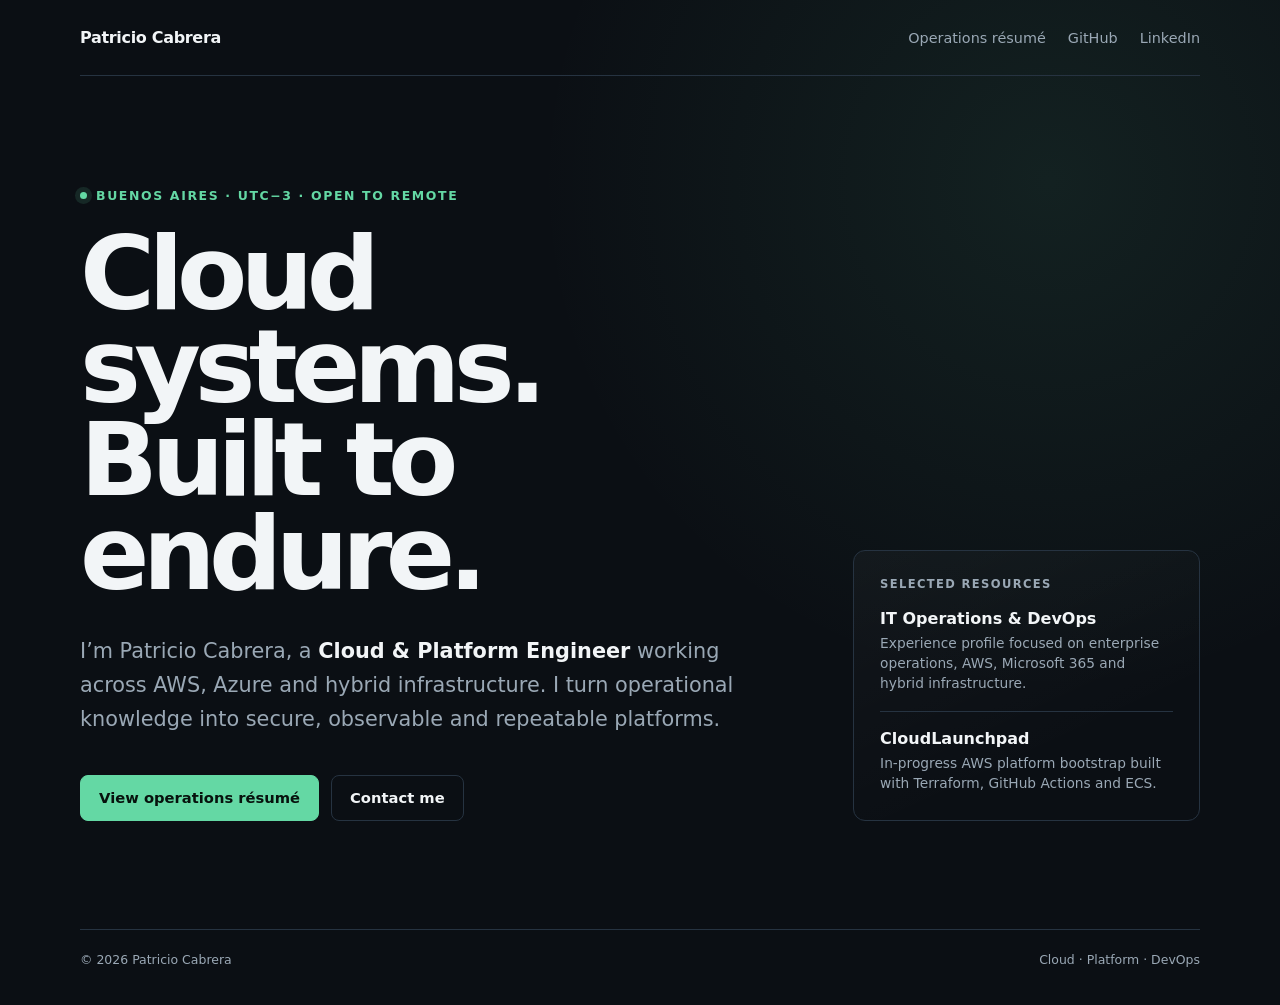
==== index.html @ f2837334 "feat: add social metadata and site essentials" ====
<!doctype html>
<html lang="en">
<head>
  <meta charset="utf-8">
  <meta name="viewport" content="width=device-width, initial-scale=1">
  <meta name="description" content="Patricio Cabrera — Cloud, Platform and DevOps engineering across AWS, Azure and hybrid infrastructure.">
  <meta name="theme-color" content="#0b0f14">
  <meta property="og:type" content="website">
  <meta property="og:locale" content="en_US">
  <meta property="og:url" content="https://patriciocabrera.com/">
  <meta property="og:title" content="Patricio Cabrera — Cloud &amp; Platform Engineer">
  <meta property="og:description" content="Cloud, Platform and DevOps engineering across AWS, Azure and hybrid infrastructure.">
  <meta property="og:image" content="https://patriciocabrera.com/assets/og-card.jpg">
  <meta property="og:image:width" content="1200">
  <meta property="og:image:height" content="630">
  <meta property="og:image:alt" content="Patricio Cabrera — Cloud, Platform and DevOps">
  <meta name="twitter:card" content="summary_large_image">
  <meta name="twitter:title" content="Patricio Cabrera — Cloud &amp; Platform Engineer">
  <meta name="twitter:description" content="Cloud, Platform and DevOps engineering across AWS, Azure and hybrid infrastructure.">
  <meta name="twitter:image" content="https://patriciocabrera.com/assets/og-card.jpg">
  <link rel="canonical" href="https://patriciocabrera.com/">
  <link rel="icon" href="/favicon.svg" type="image/svg+xml">
  <title>Patricio Cabrera — Cloud &amp; Platform Engineer</title>
  <style>
    :root {
      color-scheme: dark;
      --bg: #0b0f14;
      --panel: #111821;
      --line: #263341;
      --text: #f2f5f7;
      --muted: #9aa8b5;
      --accent: #64d8a4;
      --accent-soft: rgb(100 216 164 / 12%);
    }

    * { box-sizing: border-box; }

    html { scroll-behavior: smooth; }

    body {
      min-height: 100vh;
      margin: 0;
      background:
        radial-gradient(circle at 82% 18%, rgb(100 216 164 / 9%), transparent 32rem),
        var(--bg);
      color: var(--text);
      font-family: Inter, ui-sans-serif, system-ui, -apple-system, BlinkMacSystemFont, "Segoe UI", sans-serif;
      -webkit-font-smoothing: antialiased;
    }

    a { color: inherit; }

    .shell {
      width: min(1120px, calc(100% - 40px));
      margin: 0 auto;
    }

    header {
      display: flex;
      align-items: center;
      justify-content: space-between;
      min-height: 76px;
      border-bottom: 1px solid var(--line);
    }

    .wordmark {
      color: var(--text);
      font-weight: 720;
      letter-spacing: -0.02em;
      text-decoration: none;
    }

    nav { display: flex; gap: 22px; }

    nav a {
      color: var(--muted);
      font-size: 0.9rem;
      text-decoration: none;
    }

    nav a:hover,
    nav a:focus-visible { color: var(--text); }

    main {
      display: grid;
      grid-template-columns: minmax(0, 1.45fr) minmax(280px, 0.75fr);
      gap: clamp(48px, 8vw, 108px);
      align-items: end;
      min-height: calc(100vh - 152px);
      padding: clamp(70px, 12vh, 136px) 0;
    }

    .eyebrow {
      display: inline-flex;
      align-items: center;
      gap: 9px;
      margin: 0 0 24px;
      color: var(--accent);
      font-size: 0.78rem;
      font-weight: 700;
      letter-spacing: 0.13em;
      text-transform: uppercase;
    }

    .eyebrow::before {
      width: 7px;
      height: 7px;
      border-radius: 50%;
      background: var(--accent);
      box-shadow: 0 0 0 5px var(--accent-soft);
      content: "";
    }

    h1 {
      max-width: 810px;
      margin: 0;
      font-size: clamp(3.1rem, 8vw, 7rem);
      line-height: 0.91;
      letter-spacing: -0.065em;
    }

    .intro {
      max-width: 660px;
      margin: 34px 0 0;
      color: var(--muted);
      font-size: clamp(1.05rem, 2vw, 1.3rem);
      line-height: 1.65;
    }

    .intro strong { color: var(--text); font-weight: 620; }

    .actions {
      display: flex;
      flex-wrap: wrap;
      gap: 12px;
      margin-top: 38px;
    }

    .button {
      display: inline-flex;
      align-items: center;
      justify-content: center;
      min-height: 46px;
      padding: 0 18px;
      border: 1px solid var(--line);
      border-radius: 8px;
      color: var(--text);
      font-size: 0.92rem;
      font-weight: 650;
      text-decoration: none;
      transition: border-color 160ms ease, background 160ms ease, transform 160ms ease;
    }

    .button.primary {
      border-color: var(--accent);
      background: var(--accent);
      color: #07120d;
    }

    .button:hover,
    .button:focus-visible {
      border-color: var(--accent);
      transform: translateY(-1px);
    }

    .button:not(.primary):hover,
    .button:not(.primary):focus-visible { background: var(--accent-soft); }

    .panel {
      padding: 26px;
      border: 1px solid var(--line);
      border-radius: 12px;
      background: linear-gradient(155deg, rgb(255 255 255 / 3%), transparent 70%);
    }

    .panel-label {
      margin: 0 0 18px;
      color: var(--muted);
      font-size: 0.72rem;
      font-weight: 700;
      letter-spacing: 0.12em;
      text-transform: uppercase;
    }

    .resource {
      display: block;
      padding: 17px 0;
      border-top: 1px solid var(--line);
      text-decoration: none;
    }

    .resource:first-of-type { border-top: 0; padding-top: 0; }
    .resource:last-child { padding-bottom: 0; }
    .resource strong { display: block; font-size: 1rem; }
    .resource span { display: block; margin-top: 6px; color: var(--muted); font-size: 0.86rem; line-height: 1.45; }
    .resource:hover strong,
    .resource:focus-visible strong { color: var(--accent); }

    footer {
      display: flex;
      justify-content: space-between;
      min-height: 76px;
      padding-top: 22px;
      border-top: 1px solid var(--line);
      color: var(--muted);
      font-size: 0.78rem;
    }

    @media (max-width: 760px) {
      .shell { width: min(100% - 28px, 1120px); }
      header { min-height: 66px; }
      nav { gap: 14px; }
      nav a:first-child { display: none; }
      main { grid-template-columns: 1fr; align-items: start; min-height: 0; padding: 76px 0; }
      h1 { font-size: clamp(3.2rem, 17vw, 5.3rem); }
      .panel { margin-top: 8px; }
      footer { min-height: 66px; }
      footer span:last-child { display: none; }
    }

    @media (prefers-reduced-motion: reduce) {
      html { scroll-behavior: auto; }
      .button { transition: none; }
    }
  </style>
</head>
<body>
  <div class="shell">
    <header>
      <a class="wordmark" href="/">Patricio Cabrera</a>
      <nav aria-label="Primary navigation">
        <a href="/operations/">Operations résumé</a>
        <a href="https://github.com/PatricioCabrera" target="_blank" rel="noreferrer">GitHub</a>
        <a href="https://www.linkedin.com/in/patncab" target="_blank" rel="noreferrer">LinkedIn</a>
      </nav>
    </header>

    <main>
      <section aria-labelledby="main-title">
        <p class="eyebrow">Buenos Aires · UTC−3 · Open to remote</p>
        <h1 id="main-title">Cloud systems.<br>Built to endure.</h1>
        <p class="intro">
          I’m Patricio Cabrera, a <strong>Cloud &amp; Platform Engineer</strong> working across AWS, Azure and hybrid infrastructure. I turn operational knowledge into secure, observable and repeatable platforms.
        </p>
        <div class="actions">
          <a class="button primary" href="/operations/">View operations résumé</a>
          <a class="button" href="mailto:patricio@patriciocabrera.com">Contact me</a>
        </div>
      </section>

      <aside class="panel" aria-label="Featured work">
        <p class="panel-label">Selected resources</p>
        <a class="resource" href="/operations/">
          <strong>IT Operations &amp; DevOps</strong>
          <span>Experience profile focused on enterprise operations, AWS, Microsoft 365 and hybrid infrastructure.</span>
        </a>
        <a class="resource" href="https://github.com/PatricioCabrera/CloudLaunchpad" target="_blank" rel="noreferrer">
          <strong>CloudLaunchpad</strong>
          <span>In-progress AWS platform bootstrap built with Terraform, GitHub Actions and ECS.</span>
        </a>
      </aside>
    </main>

    <footer>
      <span>&copy; 2026 Patricio Cabrera</span>
      <span>Cloud · Platform · DevOps</span>
    </footer>
  </div>
</body>
</html>
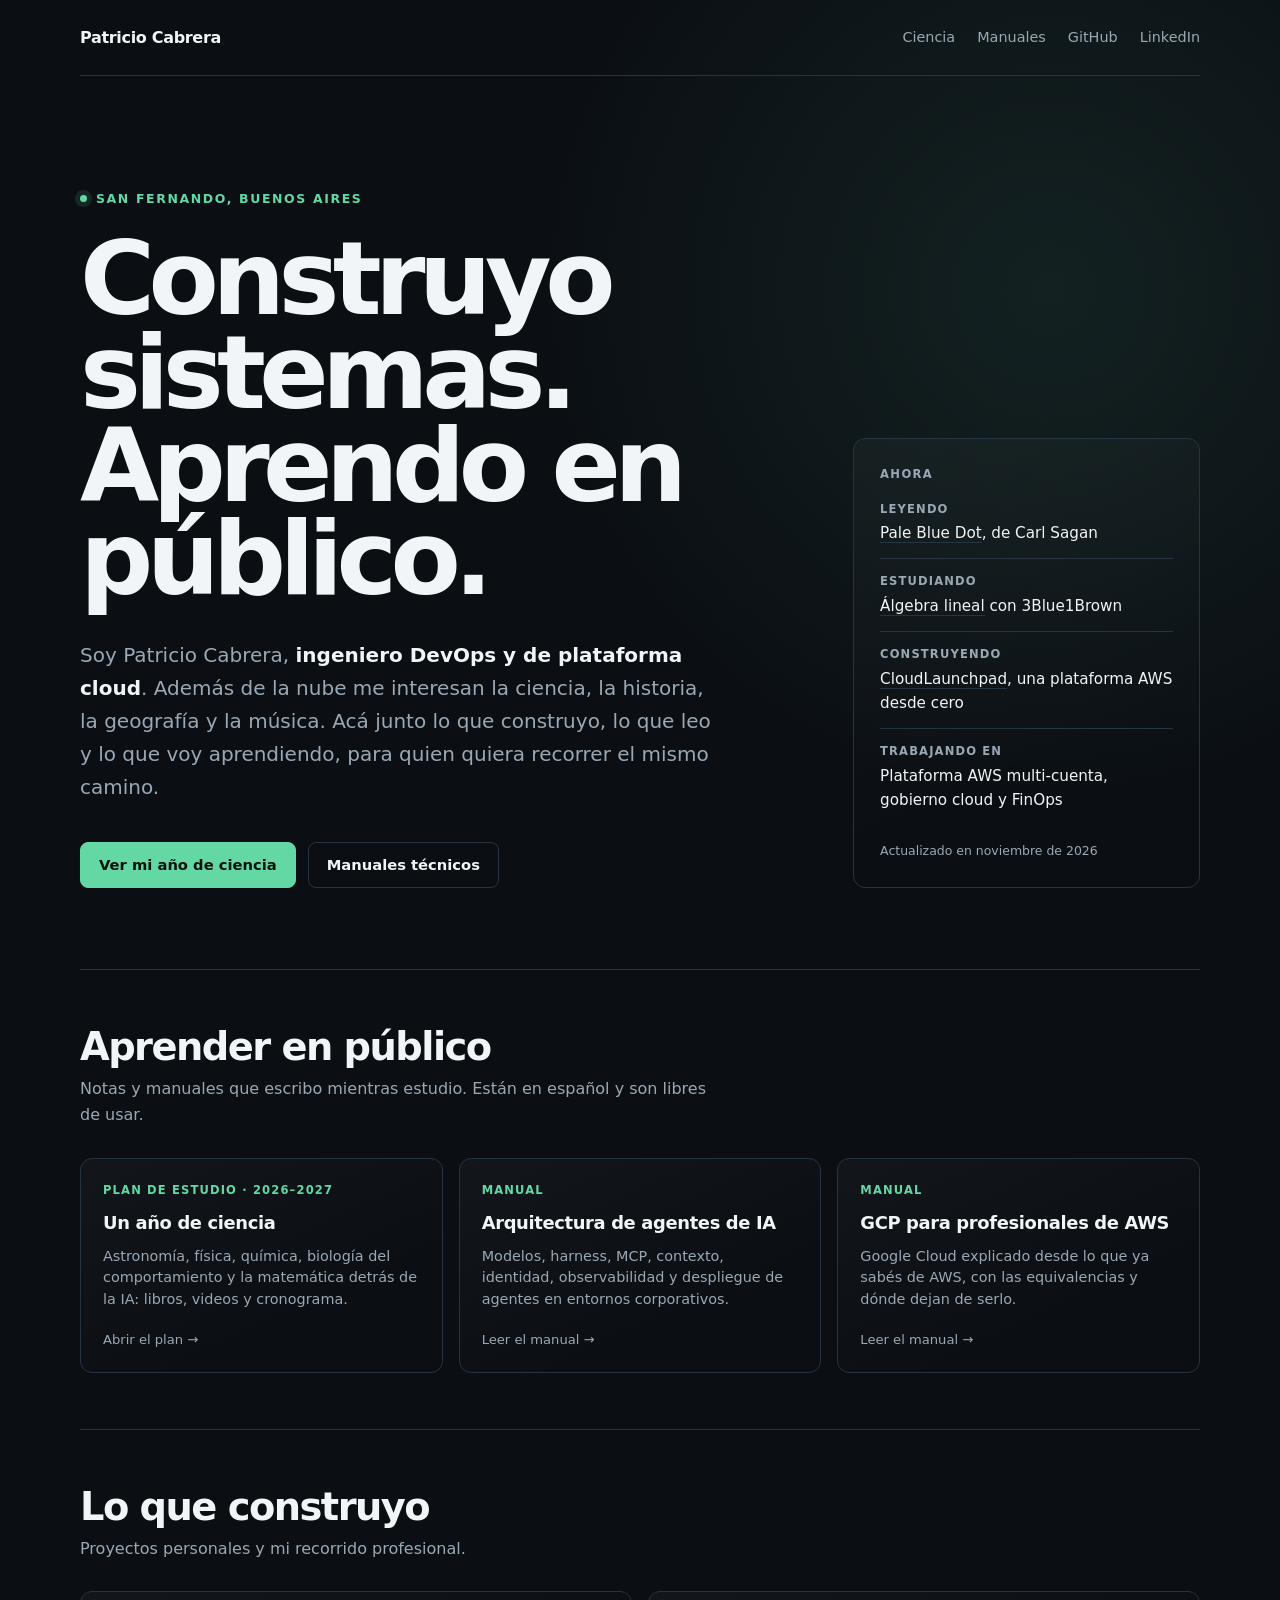
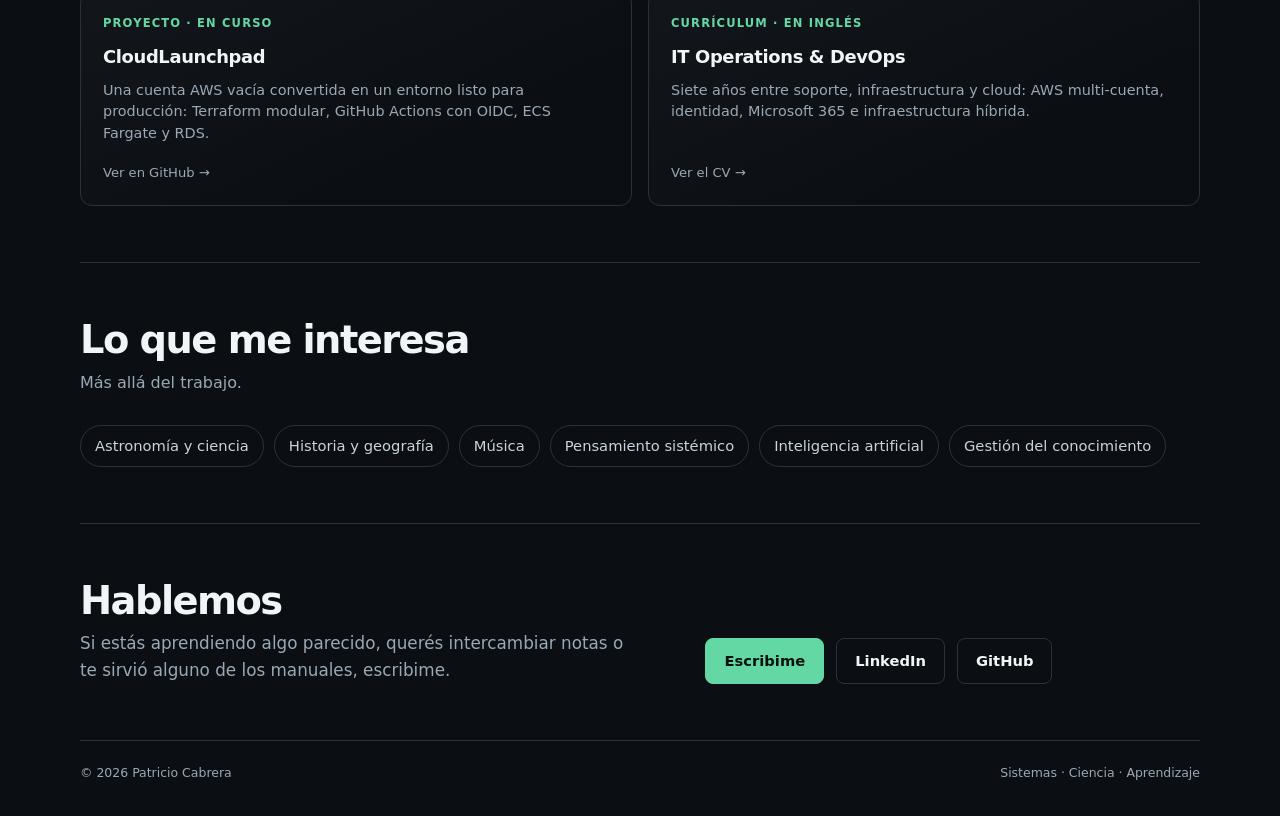
==== commit 29eba843: "Add science learning plan and make landing personal - New /ciencia/ page: 2026-2027 science roadmap " ====
--- a/index.html
+++ b/index.html
@@ -1,26 +1,26 @@
 <!doctype html>
-<html lang="en">
+<html lang="es">
 <head>
   <meta charset="utf-8">
   <meta name="viewport" content="width=device-width, initial-scale=1">
-  <meta name="description" content="Patricio Cabrera — Cloud, Platform and DevOps engineering across AWS, Azure and hybrid infrastructure.">
+  <meta name="description" content="Patricio Cabrera — ingeniero DevOps y de plataforma cloud en Buenos Aires. Lo que construyo, lo que leo y lo que voy aprendiendo en público.">
   <meta name="theme-color" content="#0b0f14">
   <meta property="og:type" content="website">
-  <meta property="og:locale" content="en_US">
+  <meta property="og:locale" content="es_AR">
   <meta property="og:url" content="https://patriciocabrera.com/">
-  <meta property="og:title" content="Patricio Cabrera — Cloud &amp; Platform Engineer">
-  <meta property="og:description" content="Cloud, Platform and DevOps engineering across AWS, Azure and hybrid infrastructure.">
+  <meta property="og:title" content="Patricio Cabrera — Construyo sistemas. Aprendo en público.">
+  <meta property="og:description" content="Ingeniería cloud, manuales técnicos y un plan de ciencia abierto: lo que construyo y lo que voy aprendiendo.">
   <meta property="og:image" content="https://patriciocabrera.com/assets/og-card.jpg">
   <meta property="og:image:width" content="1200">
   <meta property="og:image:height" content="630">
-  <meta property="og:image:alt" content="Patricio Cabrera — Cloud, Platform and DevOps">
+  <meta property="og:image:alt" content="Patricio Cabrera">
   <meta name="twitter:card" content="summary_large_image">
-  <meta name="twitter:title" content="Patricio Cabrera — Cloud &amp; Platform Engineer">
-  <meta name="twitter:description" content="Cloud, Platform and DevOps engineering across AWS, Azure and hybrid infrastructure.">
+  <meta name="twitter:title" content="Patricio Cabrera — Construyo sistemas. Aprendo en público.">
+  <meta name="twitter:description" content="Ingeniería cloud, manuales técnicos y un plan de ciencia abierto: lo que construyo y lo que voy aprendiendo.">
   <meta name="twitter:image" content="https://patriciocabrera.com/assets/og-card.jpg">
   <link rel="canonical" href="https://patriciocabrera.com/">
   <link rel="icon" href="/favicon.svg" type="image/svg+xml">
-  <title>Patricio Cabrera — Cloud &amp; Platform Engineer</title>
+  <title>Patricio Cabrera — Construyo sistemas. Aprendo en público.</title>
   <style>
     :root {
       color-scheme: dark;
@@ -31,29 +31,27 @@
       --muted: #9aa8b5;
       --accent: #64d8a4;
       --accent-soft: rgb(100 216 164 / 12%);
+      --warm: #e8b86a;
     }
 
     * { box-sizing: border-box; }
-
     html { scroll-behavior: smooth; }
 
     body {
       min-height: 100vh;
       margin: 0;
       background:
-        radial-gradient(circle at 82% 18%, rgb(100 216 164 / 9%), transparent 32rem),
+        radial-gradient(circle at 82% 12%, rgb(100 216 164 / 9%), transparent 32rem),
         var(--bg);
       color: var(--text);
       font-family: Inter, ui-sans-serif, system-ui, -apple-system, BlinkMacSystemFont, "Segoe UI", sans-serif;
+      line-height: 1.6;
       -webkit-font-smoothing: antialiased;
     }
 
     a { color: inherit; }
 
-    .shell {
-      width: min(1120px, calc(100% - 40px));
-      margin: 0 auto;
-    }
+    .shell { width: min(1120px, calc(100% - 40px)); margin: 0 auto; }
 
     header {
       display: flex;
@@ -63,31 +61,18 @@
       border-bottom: 1px solid var(--line);
     }
 
-    .wordmark {
-      color: var(--text);
-      font-weight: 720;
-      letter-spacing: -0.02em;
-      text-decoration: none;
-    }
+    .wordmark { font-weight: 720; letter-spacing: -0.02em; text-decoration: none; }
 
     nav { display: flex; gap: 22px; }
-
-    nav a {
-      color: var(--muted);
-      font-size: 0.9rem;
-      text-decoration: none;
-    }
-
-    nav a:hover,
-    nav a:focus-visible { color: var(--text); }
-
-    main {
+    nav a { color: var(--muted); font-size: 0.9rem; text-decoration: none; }
+    nav a:hover, nav a:focus-visible { color: var(--text); }
+
+    .hero {
       display: grid;
       grid-template-columns: minmax(0, 1.45fr) minmax(280px, 0.75fr);
       gap: clamp(48px, 8vw, 108px);
       align-items: end;
-      min-height: calc(100vh - 152px);
-      padding: clamp(70px, 12vh, 136px) 0;
+      padding: clamp(70px, 12vh, 136px) 0 clamp(56px, 9vh, 96px);
     }
 
     .eyebrow {
@@ -103,8 +88,7 @@
     }
 
     .eyebrow::before {
-      width: 7px;
-      height: 7px;
+      width: 7px; height: 7px;
       border-radius: 50%;
       background: var(--accent);
       box-shadow: 0 0 0 5px var(--accent-soft);
@@ -120,21 +104,16 @@
     }
 
     .intro {
-      max-width: 660px;
+      max-width: 640px;
       margin: 34px 0 0;
       color: var(--muted);
-      font-size: clamp(1.05rem, 2vw, 1.3rem);
+      font-size: clamp(1.05rem, 2vw, 1.25rem);
       line-height: 1.65;
     }
 
     .intro strong { color: var(--text); font-weight: 620; }
 
-    .actions {
-      display: flex;
-      flex-wrap: wrap;
-      gap: 12px;
-      margin-top: 38px;
-    }
+    .actions { display: flex; flex-wrap: wrap; gap: 12px; margin-top: 38px; }
 
     .button {
       display: inline-flex;
@@ -151,20 +130,9 @@
       transition: border-color 160ms ease, background 160ms ease, transform 160ms ease;
     }
 
-    .button.primary {
-      border-color: var(--accent);
-      background: var(--accent);
-      color: #07120d;
-    }
-
-    .button:hover,
-    .button:focus-visible {
-      border-color: var(--accent);
-      transform: translateY(-1px);
-    }
-
-    .button:not(.primary):hover,
-    .button:not(.primary):focus-visible { background: var(--accent-soft); }
+    .button.primary { border-color: var(--accent); background: var(--accent); color: #07120d; }
+    .button:hover, .button:focus-visible { border-color: var(--accent); transform: translateY(-1px); }
+    .button:not(.primary):hover, .button:not(.primary):focus-visible { background: var(--accent-soft); }
 
     .panel {
       padding: 26px;
@@ -173,8 +141,8 @@
       background: linear-gradient(155deg, rgb(255 255 255 / 3%), transparent 70%);
     }
 
-    .panel-label {
-      margin: 0 0 18px;
+    .label {
+      margin: 0 0 16px;
       color: var(--muted);
       font-size: 0.72rem;
       font-weight: 700;
@@ -182,19 +150,65 @@
       text-transform: uppercase;
     }
 
-    .resource {
-      display: block;
-      padding: 17px 0;
-      border-top: 1px solid var(--line);
+    .now-list { margin: 0; padding: 0; list-style: none; }
+    .now-list li { padding: 13px 0; border-top: 1px solid var(--line); }
+    .now-list li:first-child { border-top: 0; padding-top: 0; }
+    .now-list small { display: block; color: var(--muted); font-size: 0.72rem; font-weight: 700; letter-spacing: 0.1em; text-transform: uppercase; }
+    .now-list span { display: block; margin-top: 3px; font-size: 0.95rem; }
+    .now-list a { text-decoration: none; border-bottom: 1px solid var(--line); }
+    .now-list a:hover, .now-list a:focus-visible { border-color: currentColor; }
+    .updated { margin: 16px 0 0; color: var(--muted); font-size: 0.78rem; }
+
+    section { padding: 56px 0; border-top: 1px solid var(--line); scroll-margin-top: 16px; }
+
+    h2 {
+      margin: 0 0 8px;
+      font-size: clamp(1.7rem, 3.4vw, 2.4rem);
+      letter-spacing: -0.04em;
+      line-height: 1.1;
+    }
+
+    .section-intro { max-width: 640px; margin: 0 0 30px; color: var(--muted); }
+
+    .grid { display: grid; grid-template-columns: repeat(3, minmax(0, 1fr)); gap: 16px; }
+    .grid.two { grid-template-columns: repeat(2, minmax(0, 1fr)); }
+
+    .tile {
+      display: flex;
+      flex-direction: column;
+      padding: 22px;
+      border: 1px solid var(--line);
+      border-radius: 12px;
+      background: linear-gradient(155deg, rgb(255 255 255 / 3%), transparent 70%);
       text-decoration: none;
-    }
-
-    .resource:first-of-type { border-top: 0; padding-top: 0; }
-    .resource:last-child { padding-bottom: 0; }
-    .resource strong { display: block; font-size: 1rem; }
-    .resource span { display: block; margin-top: 6px; color: var(--muted); font-size: 0.86rem; line-height: 1.45; }
-    .resource:hover strong,
-    .resource:focus-visible strong { color: var(--accent); }
+      transition: border-color 160ms ease, transform 160ms ease;
+    }
+
+    .tile:hover, .tile:focus-visible { border-color: var(--accent); transform: translateY(-2px); }
+    .tile .kind { color: var(--accent); font-size: 0.72rem; font-weight: 700; letter-spacing: 0.1em; text-transform: uppercase; }
+    .tile strong { display: block; margin-top: 10px; font-size: 1.12rem; letter-spacing: -0.02em; }
+    .tile span.desc { display: block; margin-top: 8px; color: var(--muted); font-size: 0.9rem; line-height: 1.5; }
+    .tile .go { margin-top: auto; padding-top: 18px; color: var(--muted); font-size: 0.82rem; }
+    .tile:hover .go, .tile:focus-visible .go { color: var(--accent); }
+
+    .interests { display: flex; flex-wrap: wrap; gap: 10px; margin: 0; padding: 0; list-style: none; }
+
+    .interests li {
+      padding: 8px 14px;
+      border: 1px solid var(--line);
+      border-radius: 999px;
+      color: #c9d3dc;
+      font-size: 0.92rem;
+    }
+
+    .contact {
+      display: grid;
+      grid-template-columns: minmax(0, 1.2fr) minmax(0, 1fr);
+      gap: 32px;
+      align-items: end;
+    }
+
+    .contact p { margin: 0; color: var(--muted); font-size: 1.05rem; max-width: 560px; }
 
     footer {
       display: flex;
@@ -206,21 +220,26 @@
       font-size: 0.78rem;
     }
 
+    @media (max-width: 900px) {
+      .grid { grid-template-columns: 1fr; }
+      .grid.two { grid-template-columns: 1fr; }
+      .contact { grid-template-columns: 1fr; }
+    }
+
     @media (max-width: 760px) {
-      .shell { width: min(100% - 28px, 1120px); }
+      .shell { width: min(100% - 32px, 1120px); }
       header { min-height: 66px; }
       nav { gap: 14px; }
-      nav a:first-child { display: none; }
-      main { grid-template-columns: 1fr; align-items: start; min-height: 0; padding: 76px 0; }
-      h1 { font-size: clamp(3.2rem, 17vw, 5.3rem); }
-      .panel { margin-top: 8px; }
+      nav .optional { display: none; }
+      .hero { grid-template-columns: 1fr; align-items: start; padding: 64px 0 56px; }
+      h1 { font-size: clamp(3rem, 15vw, 5.3rem); }
       footer { min-height: 66px; }
       footer span:last-child { display: none; }
     }
 
     @media (prefers-reduced-motion: reduce) {
       html { scroll-behavior: auto; }
-      .button { transition: none; }
+      .button, .tile { transition: none; }
     }
   </style>
 </head>
@@ -228,42 +247,113 @@
   <div class="shell">
     <header>
       <a class="wordmark" href="/">Patricio Cabrera</a>
-      <nav aria-label="Primary navigation">
-        <a href="/operations/">Operations résumé</a>
-        <a href="https://github.com/PatricioCabrera" target="_blank" rel="noreferrer">GitHub</a>
-        <a href="https://www.linkedin.com/in/patncab" target="_blank" rel="noreferrer">LinkedIn</a>
+      <nav aria-label="Navegación principal">
+        <a href="/ciencia/">Ciencia</a>
+        <a href="#aprender">Manuales</a>
+        <a class="optional" href="https://github.com/PatricioCabrera" target="_blank" rel="noreferrer">GitHub</a>
+        <a class="optional" href="https://www.linkedin.com/in/patncab" target="_blank" rel="noreferrer">LinkedIn</a>
       </nav>
     </header>
 
-    <main>
-      <section aria-labelledby="main-title">
-        <p class="eyebrow">Buenos Aires · UTC−3 · Open to remote</p>
-        <h1 id="main-title">Cloud systems.<br>Built to endure.</h1>
+    <div class="hero">
+      <div>
+        <p class="eyebrow">San Fernando, Buenos Aires</p>
+        <h1>Construyo sistemas.<br>Aprendo en público.</h1>
         <p class="intro">
-          I’m Patricio Cabrera, a <strong>Cloud &amp; Platform Engineer</strong> working across AWS, Azure and hybrid infrastructure. I turn operational knowledge into secure, observable and repeatable platforms.
+          Soy Patricio Cabrera, <strong>ingeniero DevOps y de plataforma cloud</strong>. Además de la nube me interesan la ciencia, la historia, la geografía y la música. Acá junto lo que construyo, lo que leo y lo que voy aprendiendo, para quien quiera recorrer el mismo camino.
         </p>
         <div class="actions">
-          <a class="button primary" href="/operations/">View operations résumé</a>
-          <a class="button" href="mailto:patricio@patriciocabrera.com">Contact me</a>
+          <a class="button primary" href="/ciencia/">Ver mi año de ciencia</a>
+          <a class="button" href="#aprender">Manuales técnicos</a>
         </div>
-      </section>
-
-      <aside class="panel" aria-label="Featured work">
-        <p class="panel-label">Selected resources</p>
-        <a class="resource" href="/operations/">
+      </div>
+
+      <aside class="panel" aria-label="Qué estoy haciendo ahora">
+        <p class="label">Ahora</p>
+        <ul class="now-list">
+          <li><small>Leyendo</small><span><a href="/ciencia/#pale-blue-dot">Pale Blue Dot</a>, de Carl Sagan</span></li>
+          <li><small>Estudiando</small><span><a href="/ciencia/#linear-algebra">Álgebra lineal</a> con 3Blue1Brown</span></li>
+          <li><small>Construyendo</small><span><a href="https://github.com/PatricioCabrera/CloudLaunchpad" target="_blank" rel="noreferrer">CloudLaunchpad</a>, una plataforma AWS desde cero</span></li>
+          <li><small>Trabajando en</small><span>Plataforma AWS multi-cuenta, gobierno cloud y FinOps</span></li>
+        </ul>
+        <p class="updated">Actualizado en noviembre de 2026</p>
+      </aside>
+    </div>
+
+    <section id="aprender" aria-labelledby="learn-title">
+      <h2 id="learn-title">Aprender en público</h2>
+      <p class="section-intro">Notas y manuales que escribo mientras estudio. Están en español y son libres de usar.</p>
+      <div class="grid">
+        <a class="tile" href="/ciencia/">
+          <span class="kind">Plan de estudio · 2026–2027</span>
+          <strong>Un año de ciencia</strong>
+          <span class="desc">Astronomía, física, química, biología del comportamiento y la matemática detrás de la IA: libros, videos y cronograma.</span>
+          <span class="go">Abrir el plan →</span>
+        </a>
+        <a class="tile" href="/manual-ia/">
+          <span class="kind">Manual</span>
+          <strong>Arquitectura de agentes de IA</strong>
+          <span class="desc">Modelos, harness, MCP, contexto, identidad, observabilidad y despliegue de agentes en entornos corporativos.</span>
+          <span class="go">Leer el manual →</span>
+        </a>
+        <a class="tile" href="/manual-gcp/">
+          <span class="kind">Manual</span>
+          <strong>GCP para profesionales de AWS</strong>
+          <span class="desc">Google Cloud explicado desde lo que ya sabés de AWS, con las equivalencias y dónde dejan de serlo.</span>
+          <span class="go">Leer el manual →</span>
+        </a>
+      </div>
+    </section>
+
+    <section aria-labelledby="build-title">
+      <h2 id="build-title">Lo que construyo</h2>
+      <p class="section-intro">Proyectos personales y mi recorrido profesional.</p>
+      <div class="grid two">
+        <a class="tile" href="https://github.com/PatricioCabrera/CloudLaunchpad" target="_blank" rel="noreferrer">
+          <span class="kind">Proyecto · en curso</span>
+          <strong>CloudLaunchpad</strong>
+          <span class="desc">Una cuenta AWS vacía convertida en un entorno listo para producción: Terraform modular, GitHub Actions con OIDC, ECS Fargate y RDS.</span>
+          <span class="go">Ver en GitHub →</span>
+        </a>
+        <a class="tile" href="/operations/">
+          <span class="kind">Currículum · en inglés</span>
           <strong>IT Operations &amp; DevOps</strong>
-          <span>Experience profile focused on enterprise operations, AWS, Microsoft 365 and hybrid infrastructure.</span>
-        </a>
-        <a class="resource" href="https://github.com/PatricioCabrera/CloudLaunchpad" target="_blank" rel="noreferrer">
-          <strong>CloudLaunchpad</strong>
-          <span>In-progress AWS platform bootstrap built with Terraform, GitHub Actions and ECS.</span>
-        </a>
-      </aside>
-    </main>
+          <span class="desc">Siete años entre soporte, infraestructura y cloud: AWS multi-cuenta, identidad, Microsoft 365 e infraestructura híbrida.</span>
+          <span class="go">Ver el CV →</span>
+        </a>
+      </div>
+    </section>
+
+    <section aria-labelledby="interests-title">
+      <h2 id="interests-title">Lo que me interesa</h2>
+      <p class="section-intro">Más allá del trabajo.</p>
+      <ul class="interests">
+        <li>Astronomía y ciencia</li>
+        <li>Historia y geografía</li>
+        <li>Música</li>
+        <li>Pensamiento sistémico</li>
+        <li>Inteligencia artificial</li>
+        <li>Gestión del conocimiento</li>
+      </ul>
+    </section>
+
+    <section aria-labelledby="contact-title">
+      <div class="contact">
+        <div>
+          <h2 id="contact-title">Hablemos</h2>
+          <p>Si estás aprendiendo algo parecido, querés intercambiar notas o te sirvió alguno de los manuales, escribime.</p>
+        </div>
+        <div class="actions">
+          <a class="button primary" href="mailto:patricio@patriciocabrera.com">Escribime</a>
+          <a class="button" href="https://www.linkedin.com/in/patncab" target="_blank" rel="noreferrer">LinkedIn</a>
+          <a class="button" href="https://github.com/PatricioCabrera" target="_blank" rel="noreferrer">GitHub</a>
+        </div>
+      </div>
+    </section>
 
     <footer>
       <span>&copy; 2026 Patricio Cabrera</span>
-      <span>Cloud · Platform · DevOps</span>
+      <span>Sistemas · Ciencia · Aprendizaje</span>
     </footer>
   </div>
 </body>
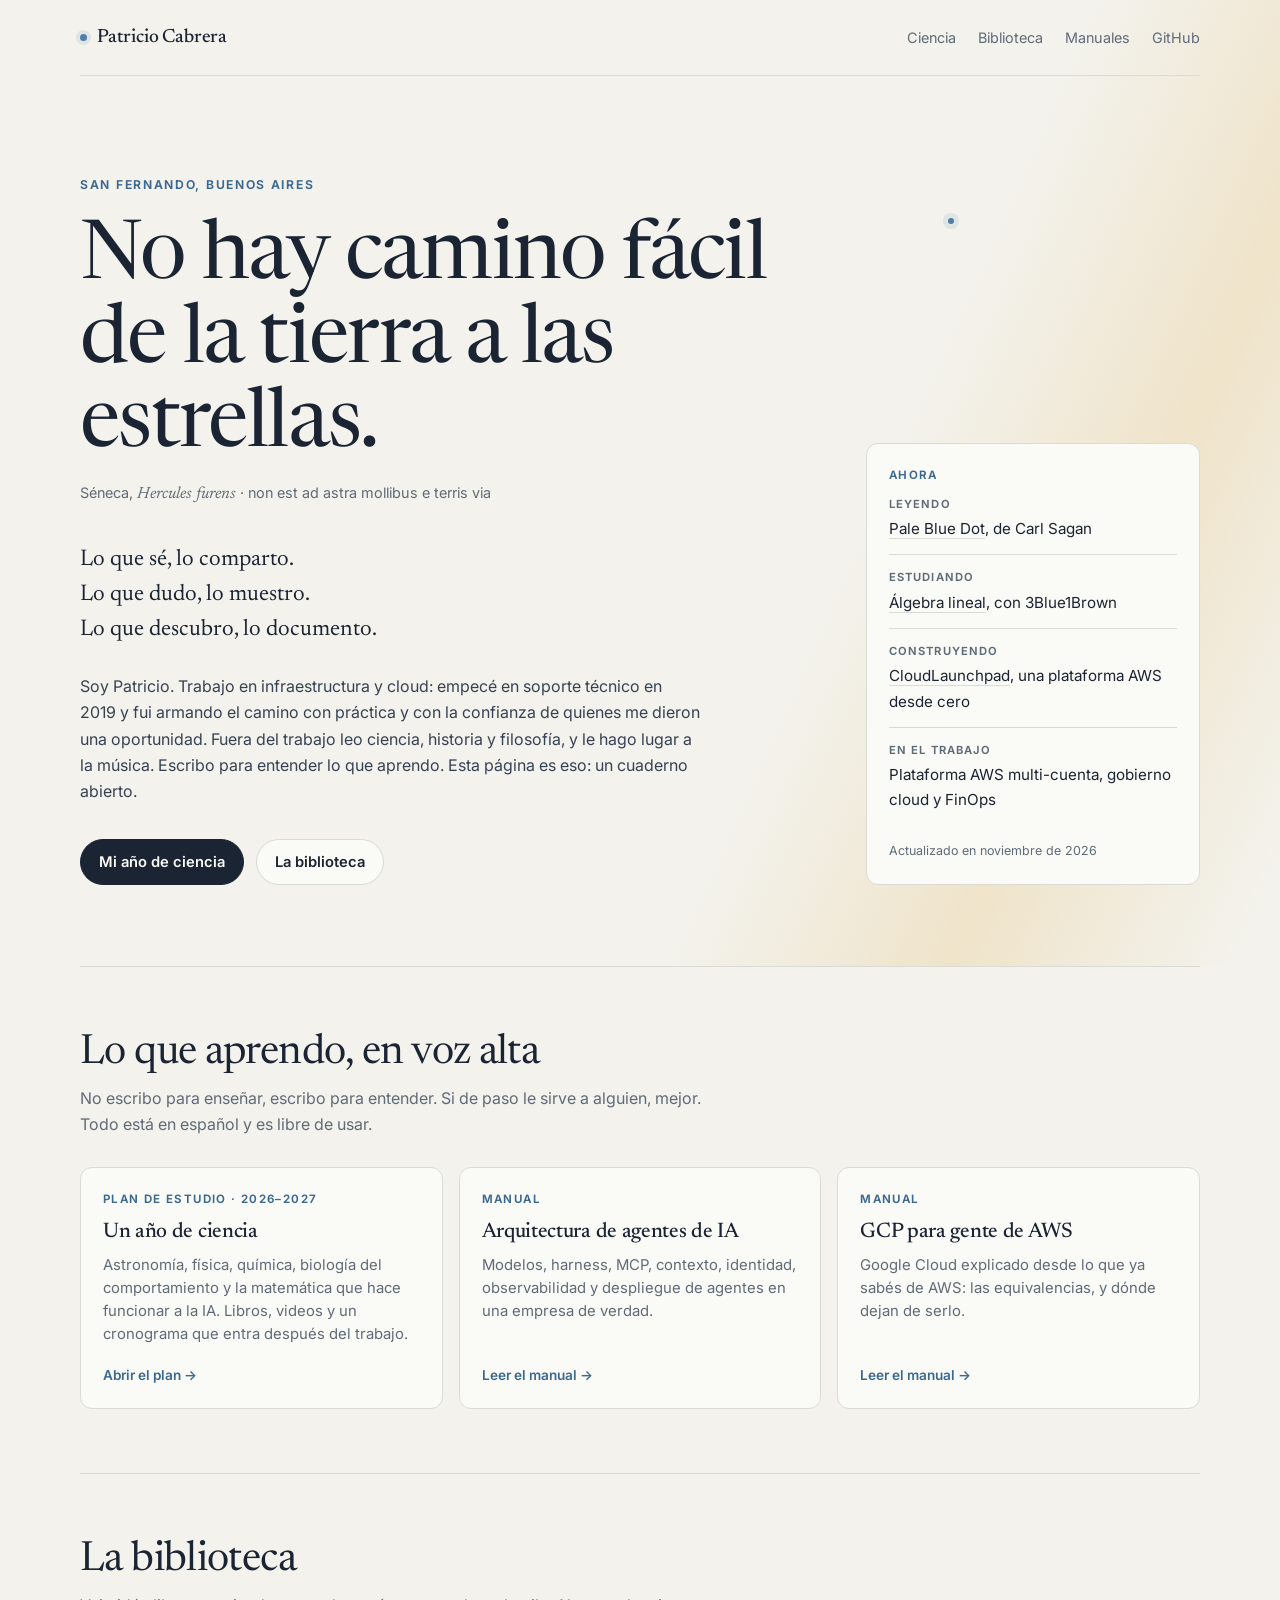
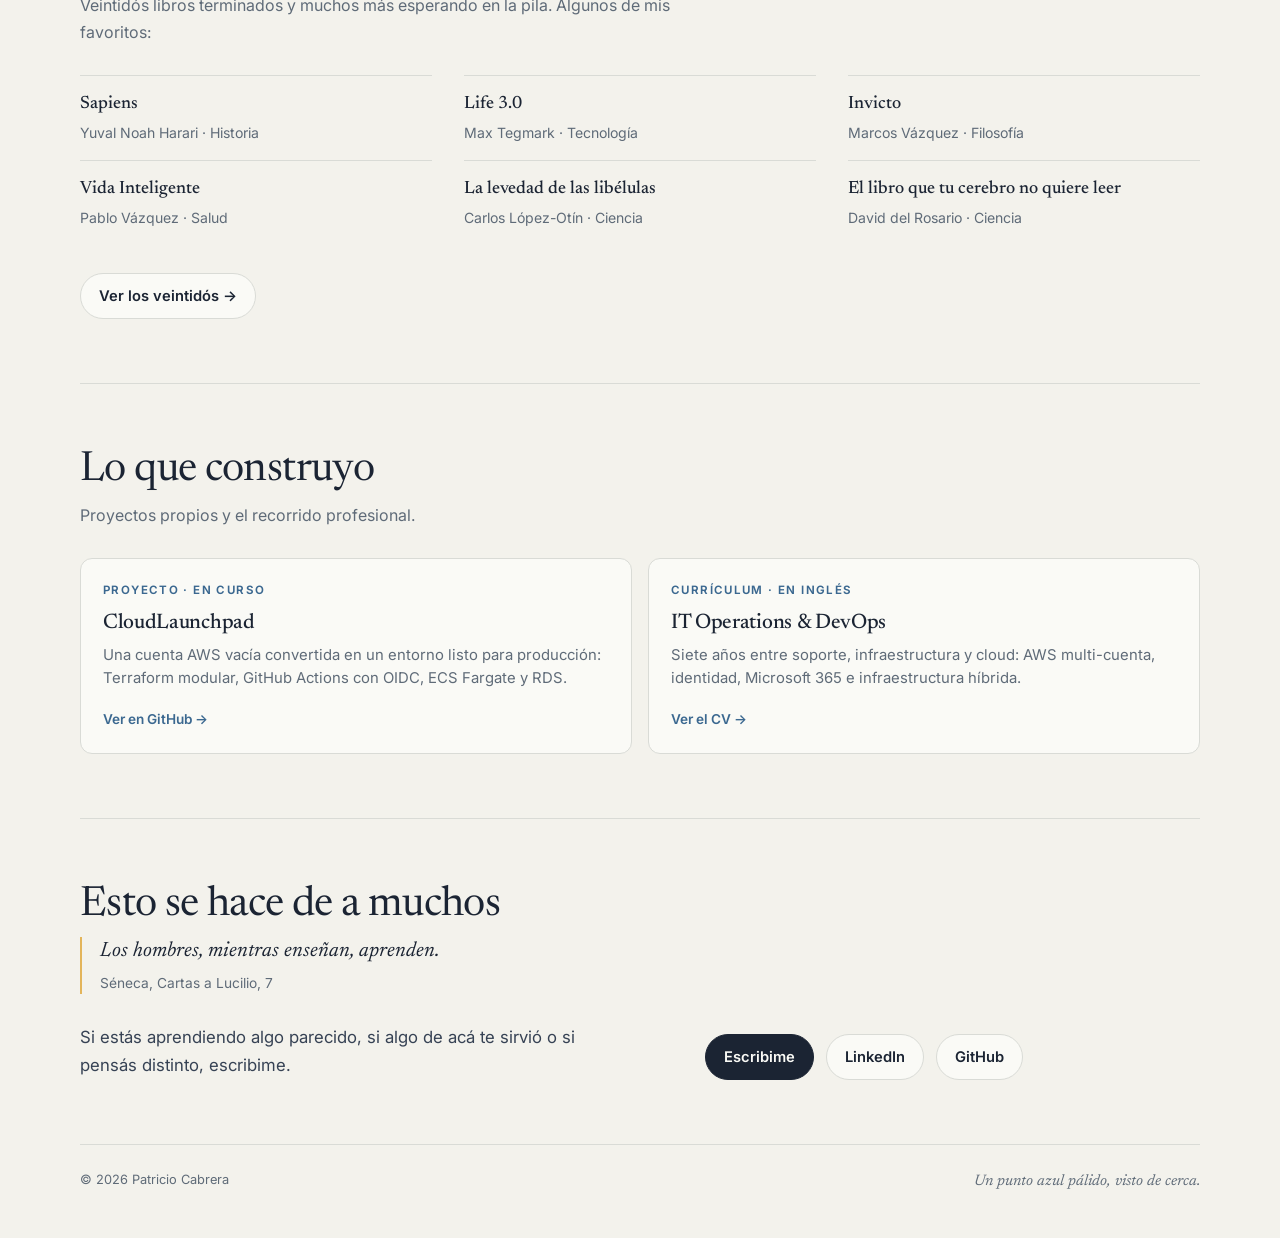
==== commit c3cf6f8c: "Light "Pale Blue Dot" theme, Séneca hero and library page - Shared theme in assets/site.css: Newsrea" ====
--- a/index.html
+++ b/index.html
@@ -3,345 +3,200 @@
 <head>
   <meta charset="utf-8">
   <meta name="viewport" content="width=device-width, initial-scale=1">
-  <meta name="description" content="Patricio Cabrera — ingeniero DevOps y de plataforma cloud en Buenos Aires. Lo que construyo, lo que leo y lo que voy aprendiendo en público.">
-  <meta name="theme-color" content="#0b0f14">
+  <meta name="description" content="Patricio Cabrera. Infraestructura y cloud de día; ciencia, historia y filosofía el resto del tiempo. Lo que sé, lo comparto. Lo que dudo, lo muestro. Lo que descubro, lo documento.">
+  <meta name="theme-color" content="#f3f2ec">
   <meta property="og:type" content="website">
   <meta property="og:locale" content="es_AR">
   <meta property="og:url" content="https://patriciocabrera.com/">
-  <meta property="og:title" content="Patricio Cabrera — Construyo sistemas. Aprendo en público.">
-  <meta property="og:description" content="Ingeniería cloud, manuales técnicos y un plan de ciencia abierto: lo que construyo y lo que voy aprendiendo.">
+  <meta property="og:title" content="Patricio Cabrera — un cuaderno abierto">
+  <meta property="og:description" content="Lo que sé, lo comparto. Lo que dudo, lo muestro. Lo que descubro, lo documento.">
   <meta property="og:image" content="https://patriciocabrera.com/assets/og-card.jpg">
   <meta property="og:image:width" content="1200">
   <meta property="og:image:height" content="630">
   <meta property="og:image:alt" content="Patricio Cabrera">
   <meta name="twitter:card" content="summary_large_image">
-  <meta name="twitter:title" content="Patricio Cabrera — Construyo sistemas. Aprendo en público.">
-  <meta name="twitter:description" content="Ingeniería cloud, manuales técnicos y un plan de ciencia abierto: lo que construyo y lo que voy aprendiendo.">
+  <meta name="twitter:title" content="Patricio Cabrera — un cuaderno abierto">
+  <meta name="twitter:description" content="Lo que sé, lo comparto. Lo que dudo, lo muestro. Lo que descubro, lo documento.">
   <meta name="twitter:image" content="https://patriciocabrera.com/assets/og-card.jpg">
   <link rel="canonical" href="https://patriciocabrera.com/">
   <link rel="icon" href="/favicon.svg" type="image/svg+xml">
-  <title>Patricio Cabrera — Construyo sistemas. Aprendo en público.</title>
+  <link rel="preconnect" href="https://fonts.googleapis.com">
+  <link rel="preconnect" href="https://fonts.gstatic.com" crossorigin>
+  <link rel="stylesheet" href="https://fonts.googleapis.com/css2?family=Inter:wght@400;500;600;700&family=Newsreader:ital,opsz,wght@0,6..72,400;0,6..72,500;1,6..72,400&display=swap">
+  <link rel="stylesheet" href="/assets/site.css">
+  <title>Patricio Cabrera — un cuaderno abierto</title>
   <style>
-    :root {
-      color-scheme: dark;
-      --bg: #0b0f14;
-      --panel: #111821;
-      --line: #263341;
-      --text: #f2f5f7;
-      --muted: #9aa8b5;
-      --accent: #64d8a4;
-      --accent-soft: rgb(100 216 164 / 12%);
-      --warm: #e8b86a;
-    }
-
-    * { box-sizing: border-box; }
-    html { scroll-behavior: smooth; }
-
-    body {
-      min-height: 100vh;
-      margin: 0;
-      background:
-        radial-gradient(circle at 82% 12%, rgb(100 216 164 / 9%), transparent 32rem),
-        var(--bg);
-      color: var(--text);
-      font-family: Inter, ui-sans-serif, system-ui, -apple-system, BlinkMacSystemFont, "Segoe UI", sans-serif;
-      line-height: 1.6;
-      -webkit-font-smoothing: antialiased;
-    }
-
-    a { color: inherit; }
-
-    .shell { width: min(1120px, calc(100% - 40px)); margin: 0 auto; }
-
-    header {
-      display: flex;
-      align-items: center;
-      justify-content: space-between;
-      min-height: 76px;
-      border-bottom: 1px solid var(--line);
-    }
-
-    .wordmark { font-weight: 720; letter-spacing: -0.02em; text-decoration: none; }
-
-    nav { display: flex; gap: 22px; }
-    nav a { color: var(--muted); font-size: 0.9rem; text-decoration: none; }
-    nav a:hover, nav a:focus-visible { color: var(--text); }
-
     .hero {
       display: grid;
-      grid-template-columns: minmax(0, 1.45fr) minmax(280px, 0.75fr);
-      gap: clamp(48px, 8vw, 108px);
+      grid-template-columns: minmax(0, 1.5fr) minmax(280px, 0.72fr);
+      gap: clamp(40px, 7vw, 96px);
       align-items: end;
-      padding: clamp(70px, 12vh, 136px) 0 clamp(56px, 9vh, 96px);
-    }
-
-    .eyebrow {
-      display: inline-flex;
-      align-items: center;
-      gap: 9px;
-      margin: 0 0 24px;
-      color: var(--accent);
-      font-size: 0.78rem;
-      font-weight: 700;
-      letter-spacing: 0.13em;
-      text-transform: uppercase;
-    }
-
-    .eyebrow::before {
-      width: 7px; height: 7px;
-      border-radius: 50%;
-      background: var(--accent);
-      box-shadow: 0 0 0 5px var(--accent-soft);
-      content: "";
-    }
-
-    h1 {
-      max-width: 810px;
-      margin: 0;
-      font-size: clamp(3.1rem, 8vw, 7rem);
-      line-height: 0.91;
-      letter-spacing: -0.065em;
-    }
-
-    .intro {
-      max-width: 640px;
-      margin: 34px 0 0;
-      color: var(--muted);
-      font-size: clamp(1.05rem, 2vw, 1.25rem);
-      line-height: 1.65;
-    }
-
-    .intro strong { color: var(--text); font-weight: 620; }
-
-    .actions { display: flex; flex-wrap: wrap; gap: 12px; margin-top: 38px; }
-
-    .button {
-      display: inline-flex;
-      align-items: center;
-      justify-content: center;
-      min-height: 46px;
-      padding: 0 18px;
-      border: 1px solid var(--line);
-      border-radius: 8px;
-      color: var(--text);
-      font-size: 0.92rem;
-      font-weight: 650;
-      text-decoration: none;
-      transition: border-color 160ms ease, background 160ms ease, transform 160ms ease;
-    }
-
-    .button.primary { border-color: var(--accent); background: var(--accent); color: #07120d; }
-    .button:hover, .button:focus-visible { border-color: var(--accent); transform: translateY(-1px); }
-    .button:not(.primary):hover, .button:not(.primary):focus-visible { background: var(--accent-soft); }
-
-    .panel {
-      padding: 26px;
-      border: 1px solid var(--line);
-      border-radius: 12px;
-      background: linear-gradient(155deg, rgb(255 255 255 / 3%), transparent 70%);
-    }
-
-    .label {
-      margin: 0 0 16px;
-      color: var(--muted);
-      font-size: 0.72rem;
-      font-weight: 700;
-      letter-spacing: 0.12em;
-      text-transform: uppercase;
-    }
+      padding: clamp(64px, 11vh, 124px) 0 clamp(56px, 9vh, 92px);
+    }
+
+    .hero .quote p { font-family: var(--serif); font-size: clamp(2.6rem, 6.4vw, 5.1rem); line-height: 1.03; letter-spacing: -0.02em; }
+
+    .manifesto {
+      margin: 36px 0 0;
+      padding: 0;
+      list-style: none;
+      font-family: var(--serif);
+      font-size: clamp(1.2rem, 2.1vw, 1.42rem);
+      line-height: 1.45;
+    }
+
+    .manifesto li + li { margin-top: 2px; }
+    .manifesto span { color: var(--muted); }
+
+    .bio { max-width: 620px; margin: 26px 0 0; color: var(--ink-2); }
+
+    .hero .pale-dot { top: 16%; right: 22%; }
 
     .now-list { margin: 0; padding: 0; list-style: none; }
     .now-list li { padding: 13px 0; border-top: 1px solid var(--line); }
     .now-list li:first-child { border-top: 0; padding-top: 0; }
-    .now-list small { display: block; color: var(--muted); font-size: 0.72rem; font-weight: 700; letter-spacing: 0.1em; text-transform: uppercase; }
+    .now-list small { display: block; color: var(--muted); font-size: 0.7rem; font-weight: 650; letter-spacing: 0.1em; text-transform: uppercase; }
     .now-list span { display: block; margin-top: 3px; font-size: 0.95rem; }
     .now-list a { text-decoration: none; border-bottom: 1px solid var(--line); }
     .now-list a:hover, .now-list a:focus-visible { border-color: currentColor; }
     .updated { margin: 16px 0 0; color: var(--muted); font-size: 0.78rem; }
 
-    section { padding: 56px 0; border-top: 1px solid var(--line); scroll-margin-top: 16px; }
-
-    h2 {
-      margin: 0 0 8px;
-      font-size: clamp(1.7rem, 3.4vw, 2.4rem);
-      letter-spacing: -0.04em;
-      line-height: 1.1;
-    }
-
-    .section-intro { max-width: 640px; margin: 0 0 30px; color: var(--muted); }
-
-    .grid { display: grid; grid-template-columns: repeat(3, minmax(0, 1fr)); gap: 16px; }
-    .grid.two { grid-template-columns: repeat(2, minmax(0, 1fr)); }
-
-    .tile {
-      display: flex;
-      flex-direction: column;
-      padding: 22px;
-      border: 1px solid var(--line);
-      border-radius: 12px;
-      background: linear-gradient(155deg, rgb(255 255 255 / 3%), transparent 70%);
-      text-decoration: none;
-      transition: border-color 160ms ease, transform 160ms ease;
-    }
-
-    .tile:hover, .tile:focus-visible { border-color: var(--accent); transform: translateY(-2px); }
-    .tile .kind { color: var(--accent); font-size: 0.72rem; font-weight: 700; letter-spacing: 0.1em; text-transform: uppercase; }
-    .tile strong { display: block; margin-top: 10px; font-size: 1.12rem; letter-spacing: -0.02em; }
-    .tile span.desc { display: block; margin-top: 8px; color: var(--muted); font-size: 0.9rem; line-height: 1.5; }
-    .tile .go { margin-top: auto; padding-top: 18px; color: var(--muted); font-size: 0.82rem; }
-    .tile:hover .go, .tile:focus-visible .go { color: var(--accent); }
-
-    .interests { display: flex; flex-wrap: wrap; gap: 10px; margin: 0; padding: 0; list-style: none; }
-
-    .interests li {
-      padding: 8px 14px;
-      border: 1px solid var(--line);
-      border-radius: 999px;
-      color: #c9d3dc;
-      font-size: 0.92rem;
-    }
-
-    .contact {
-      display: grid;
-      grid-template-columns: minmax(0, 1.2fr) minmax(0, 1fr);
-      gap: 32px;
-      align-items: end;
-    }
-
-    .contact p { margin: 0; color: var(--muted); font-size: 1.05rem; max-width: 560px; }
-
-    footer {
-      display: flex;
-      justify-content: space-between;
-      min-height: 76px;
-      padding-top: 22px;
-      border-top: 1px solid var(--line);
-      color: var(--muted);
-      font-size: 0.78rem;
-    }
+    .shelf { display: grid; grid-template-columns: repeat(3, minmax(0, 1fr)); gap: 0 32px; margin: 0 0 28px; padding: 0; list-style: none; }
+    .shelf li { padding: 14px 0; border-top: 1px solid var(--line); }
+    .shelf b { display: block; font-family: var(--serif); font-size: 1.12rem; font-weight: 500; }
+    .shelf span { color: var(--muted); font-size: 0.88rem; }
+
+    .contact { display: grid; grid-template-columns: minmax(0, 1.2fr) minmax(0, 1fr); gap: 32px; align-items: end; }
+    .contact p.text { margin: 0; color: var(--ink-2); font-size: 1.05rem; max-width: 540px; }
 
     @media (max-width: 900px) {
-      .grid { grid-template-columns: 1fr; }
-      .grid.two { grid-template-columns: 1fr; }
+      .shelf { grid-template-columns: 1fr; }
       .contact { grid-template-columns: 1fr; }
     }
 
     @media (max-width: 760px) {
-      .shell { width: min(100% - 32px, 1120px); }
-      header { min-height: 66px; }
-      nav { gap: 14px; }
-      nav .optional { display: none; }
-      .hero { grid-template-columns: 1fr; align-items: start; padding: 64px 0 56px; }
-      h1 { font-size: clamp(3rem, 15vw, 5.3rem); }
-      footer { min-height: 66px; }
-      footer span:last-child { display: none; }
-    }
-
-    @media (prefers-reduced-motion: reduce) {
-      html { scroll-behavior: auto; }
-      .button, .tile { transition: none; }
+      .hero { grid-template-columns: 1fr; align-items: start; padding: 56px 0 52px; }
+      .hero .pale-dot { top: 28px; right: 12%; }
     }
   </style>
 </head>
 <body>
+  <div class="beam">
+    <div class="shell">
+      <header class="site-header">
+        <a class="wordmark" href="/">Patricio Cabrera</a>
+        <nav class="site-nav" aria-label="Navegación principal">
+          <a href="/ciencia/">Ciencia</a>
+          <a href="/biblioteca/">Biblioteca</a>
+          <a class="optional-sm" href="#manuales">Manuales</a>
+          <a class="optional" href="https://github.com/PatricioCabrera" target="_blank" rel="noreferrer">GitHub</a>
+        </nav>
+      </header>
+
+      <div class="hero">
+        <span class="pale-dot" aria-hidden="true"></span>
+        <div>
+          <p class="eyebrow">San Fernando, Buenos Aires</p>
+          <blockquote class="quote">
+            <p>No hay camino fácil de la tierra a las estrellas.</p>
+            <cite>Séneca, <em>Hercules furens</em> · non est ad astra mollibus e terris via</cite>
+          </blockquote>
+          <ul class="manifesto">
+            <li>Lo que sé, lo comparto.</li>
+            <li>Lo que dudo, lo muestro.</li>
+            <li>Lo que descubro, lo documento.</li>
+          </ul>
+          <p class="bio">
+            Soy Patricio. Trabajo en infraestructura y cloud: empecé en soporte técnico en 2019 y fui armando el camino con práctica y con la confianza de quienes me dieron una oportunidad. Fuera del trabajo leo ciencia, historia y filosofía, y le hago lugar a la música. Escribo para entender lo que aprendo. Esta página es eso: un cuaderno abierto.
+          </p>
+          <div class="actions">
+            <a class="button primary" href="/ciencia/">Mi año de ciencia</a>
+            <a class="button" href="/biblioteca/">La biblioteca</a>
+          </div>
+        </div>
+
+        <aside class="card" aria-label="Qué estoy haciendo ahora">
+          <p class="label">Ahora</p>
+          <ul class="now-list">
+            <li><small>Leyendo</small><span><a href="/ciencia/#pale-blue-dot">Pale Blue Dot</a>, de Carl Sagan</span></li>
+            <li><small>Estudiando</small><span><a href="/ciencia/#linear-algebra">Álgebra lineal</a>, con 3Blue1Brown</span></li>
+            <li><small>Construyendo</small><span><a href="https://github.com/PatricioCabrera/CloudLaunchpad" target="_blank" rel="noreferrer">CloudLaunchpad</a>, una plataforma AWS desde cero</span></li>
+            <li><small>En el trabajo</small><span>Plataforma AWS multi-cuenta, gobierno cloud y FinOps</span></li>
+          </ul>
+          <p class="updated">Actualizado en noviembre de 2026</p>
+        </aside>
+      </div>
+    </div>
+  </div>
+
   <div class="shell">
-    <header>
-      <a class="wordmark" href="/">Patricio Cabrera</a>
-      <nav aria-label="Navegación principal">
-        <a href="/ciencia/">Ciencia</a>
-        <a href="#aprender">Manuales</a>
-        <a class="optional" href="https://github.com/PatricioCabrera" target="_blank" rel="noreferrer">GitHub</a>
-        <a class="optional" href="https://www.linkedin.com/in/patncab" target="_blank" rel="noreferrer">LinkedIn</a>
-      </nav>
-    </header>
-
-    <div class="hero">
-      <div>
-        <p class="eyebrow">San Fernando, Buenos Aires</p>
-        <h1>Construyo sistemas.<br>Aprendo en público.</h1>
-        <p class="intro">
-          Soy Patricio Cabrera, <strong>ingeniero DevOps y de plataforma cloud</strong>. Además de la nube me interesan la ciencia, la historia, la geografía y la música. Acá junto lo que construyo, lo que leo y lo que voy aprendiendo, para quien quiera recorrer el mismo camino.
-        </p>
-        <div class="actions">
-          <a class="button primary" href="/ciencia/">Ver mi año de ciencia</a>
-          <a class="button" href="#aprender">Manuales técnicos</a>
-        </div>
-      </div>
-
-      <aside class="panel" aria-label="Qué estoy haciendo ahora">
-        <p class="label">Ahora</p>
-        <ul class="now-list">
-          <li><small>Leyendo</small><span><a href="/ciencia/#pale-blue-dot">Pale Blue Dot</a>, de Carl Sagan</span></li>
-          <li><small>Estudiando</small><span><a href="/ciencia/#linear-algebra">Álgebra lineal</a> con 3Blue1Brown</span></li>
-          <li><small>Construyendo</small><span><a href="https://github.com/PatricioCabrera/CloudLaunchpad" target="_blank" rel="noreferrer">CloudLaunchpad</a>, una plataforma AWS desde cero</span></li>
-          <li><small>Trabajando en</small><span>Plataforma AWS multi-cuenta, gobierno cloud y FinOps</span></li>
-        </ul>
-        <p class="updated">Actualizado en noviembre de 2026</p>
-      </aside>
-    </div>
-
-    <section id="aprender" aria-labelledby="learn-title">
-      <h2 id="learn-title">Aprender en público</h2>
-      <p class="section-intro">Notas y manuales que escribo mientras estudio. Están en español y son libres de usar.</p>
+    <section class="section" id="manuales" aria-labelledby="learn-title">
+      <h2 id="learn-title">Lo que aprendo, en voz alta</h2>
+      <p class="section-intro">No escribo para enseñar, escribo para entender. Si de paso le sirve a alguien, mejor. Todo está en español y es libre de usar.</p>
       <div class="grid">
-        <a class="tile" href="/ciencia/">
-          <span class="kind">Plan de estudio · 2026–2027</span>
-          <strong>Un año de ciencia</strong>
-          <span class="desc">Astronomía, física, química, biología del comportamiento y la matemática detrás de la IA: libros, videos y cronograma.</span>
+        <a class="card tile" href="/ciencia/">
+          <span class="label">Plan de estudio · 2026–2027</span>
+          <h3>Un año de ciencia</h3>
+          <span class="desc">Astronomía, física, química, biología del comportamiento y la matemática que hace funcionar a la IA. Libros, videos y un cronograma que entra después del trabajo.</span>
           <span class="go">Abrir el plan →</span>
         </a>
-        <a class="tile" href="/manual-ia/">
-          <span class="kind">Manual</span>
-          <strong>Arquitectura de agentes de IA</strong>
-          <span class="desc">Modelos, harness, MCP, contexto, identidad, observabilidad y despliegue de agentes en entornos corporativos.</span>
+        <a class="card tile" href="/manual-ia/">
+          <span class="label">Manual</span>
+          <h3>Arquitectura de agentes de IA</h3>
+          <span class="desc">Modelos, harness, MCP, contexto, identidad, observabilidad y despliegue de agentes en una empresa de verdad.</span>
           <span class="go">Leer el manual →</span>
         </a>
-        <a class="tile" href="/manual-gcp/">
-          <span class="kind">Manual</span>
-          <strong>GCP para profesionales de AWS</strong>
-          <span class="desc">Google Cloud explicado desde lo que ya sabés de AWS, con las equivalencias y dónde dejan de serlo.</span>
+        <a class="card tile" href="/manual-gcp/">
+          <span class="label">Manual</span>
+          <h3>GCP para gente de AWS</h3>
+          <span class="desc">Google Cloud explicado desde lo que ya sabés de AWS: las equivalencias, y dónde dejan de serlo.</span>
           <span class="go">Leer el manual →</span>
         </a>
       </div>
     </section>
 
-    <section aria-labelledby="build-title">
+    <section class="section" aria-labelledby="library-title">
+      <h2 id="library-title">La biblioteca</h2>
+      <p class="section-intro">Veintidós libros terminados y muchos más esperando en la pila. Algunos de mis favoritos:</p>
+      <ul class="shelf">
+        <li><b>Sapiens</b><span>Yuval Noah Harari · Historia</span></li>
+        <li><b>Life 3.0</b><span>Max Tegmark · Tecnología</span></li>
+        <li><b>Invicto</b><span>Marcos Vázquez · Filosofía</span></li>
+        <li><b>Vida Inteligente</b><span>Pablo Vázquez · Salud</span></li>
+        <li><b>La levedad de las libélulas</b><span>Carlos López-Otín · Ciencia</span></li>
+        <li><b>El libro que tu cerebro no quiere leer</b><span>David del Rosario · Ciencia</span></li>
+      </ul>
+      <a class="button" href="/biblioteca/">Ver los veintidós →</a>
+    </section>
+
+    <section class="section" aria-labelledby="build-title">
       <h2 id="build-title">Lo que construyo</h2>
-      <p class="section-intro">Proyectos personales y mi recorrido profesional.</p>
+      <p class="section-intro">Proyectos propios y el recorrido profesional.</p>
       <div class="grid two">
-        <a class="tile" href="https://github.com/PatricioCabrera/CloudLaunchpad" target="_blank" rel="noreferrer">
-          <span class="kind">Proyecto · en curso</span>
-          <strong>CloudLaunchpad</strong>
+        <a class="card tile" href="https://github.com/PatricioCabrera/CloudLaunchpad" target="_blank" rel="noreferrer">
+          <span class="label">Proyecto · en curso</span>
+          <h3>CloudLaunchpad</h3>
           <span class="desc">Una cuenta AWS vacía convertida en un entorno listo para producción: Terraform modular, GitHub Actions con OIDC, ECS Fargate y RDS.</span>
           <span class="go">Ver en GitHub →</span>
         </a>
-        <a class="tile" href="/operations/">
-          <span class="kind">Currículum · en inglés</span>
-          <strong>IT Operations &amp; DevOps</strong>
+        <a class="card tile" href="/operations/">
+          <span class="label">Currículum · en inglés</span>
+          <h3>IT Operations &amp; DevOps</h3>
           <span class="desc">Siete años entre soporte, infraestructura y cloud: AWS multi-cuenta, identidad, Microsoft 365 e infraestructura híbrida.</span>
           <span class="go">Ver el CV →</span>
         </a>
       </div>
     </section>
 
-    <section aria-labelledby="interests-title">
-      <h2 id="interests-title">Lo que me interesa</h2>
-      <p class="section-intro">Más allá del trabajo.</p>
-      <ul class="interests">
-        <li>Astronomía y ciencia</li>
-        <li>Historia y geografía</li>
-        <li>Música</li>
-        <li>Pensamiento sistémico</li>
-        <li>Inteligencia artificial</li>
-        <li>Gestión del conocimiento</li>
-      </ul>
-    </section>
-
-    <section aria-labelledby="contact-title">
+    <section class="section" aria-labelledby="contact-title">
       <div class="contact">
         <div>
-          <h2 id="contact-title">Hablemos</h2>
-          <p>Si estás aprendiendo algo parecido, querés intercambiar notas o te sirvió alguno de los manuales, escribime.</p>
+          <h2 id="contact-title">Esto se hace de a muchos</h2>
+          <blockquote class="epigraph">
+            <p>Los hombres, mientras enseñan, aprenden.</p>
+            <cite>Séneca, Cartas a Lucilio, 7</cite>
+          </blockquote>
+          <p class="text">Si estás aprendiendo algo parecido, si algo de acá te sirvió o si pensás distinto, escribime.</p>
         </div>
         <div class="actions">
           <a class="button primary" href="mailto:patricio@patriciocabrera.com">Escribime</a>
@@ -351,9 +206,9 @@
       </div>
     </section>
 
-    <footer>
+    <footer class="site-footer">
       <span>&copy; 2026 Patricio Cabrera</span>
-      <span>Sistemas · Ciencia · Aprendizaje</span>
+      <span><em>Un punto azul pálido, visto de cerca.</em></span>
     </footer>
   </div>
 </body>
--- a/assets/site.css
+++ b/assets/site.css
@@ -0,0 +1,241 @@
+/* patriciocabrera.com — tema "Pale Blue Dot"
+   Papel claro, tinta azul noche, un punto azul en un rayo de luz. */
+
+:root {
+  color-scheme: light;
+  --paper: #f3f2ec;
+  --paper-2: #fafaf6;
+  --ink: #1b2433;
+  --ink-2: #364254;
+  --muted: #5f6b78;
+  --line: #d9dbd6;
+  --blue: #4f7ea8;
+  --blue-ink: #3b6890;
+  --blue-soft: rgb(79 126 168 / 12%);
+  --sun: #e3b55b;
+  --sun-ink: #9a6d1c;
+  --sun-soft: rgb(227 181 91 / 16%);
+  --serif: "Newsreader", "Iowan Old Style", Georgia, serif;
+  --sans: Inter, ui-sans-serif, system-ui, -apple-system, BlinkMacSystemFont, "Segoe UI", sans-serif;
+}
+
+* { box-sizing: border-box; }
+html { scroll-behavior: smooth; }
+
+body {
+  margin: 0;
+  background: var(--paper);
+  color: var(--ink);
+  font-family: var(--sans);
+  font-size: 1rem;
+  line-height: 1.65;
+  -webkit-font-smoothing: antialiased;
+}
+
+a { color: inherit; }
+::selection { background: var(--sun-soft); }
+
+.shell { position: relative; width: min(1120px, calc(100% - 40px)); margin: 0 auto; }
+
+/* Header */
+.site-header {
+  position: relative;
+  z-index: 2;
+  display: flex;
+  align-items: center;
+  justify-content: space-between;
+  min-height: 76px;
+  border-bottom: 1px solid var(--line);
+}
+
+.wordmark {
+  display: inline-flex;
+  align-items: center;
+  gap: 10px;
+  font-family: var(--serif);
+  font-size: 1.2rem;
+  font-weight: 500;
+  letter-spacing: -0.01em;
+  text-decoration: none;
+}
+
+.wordmark::before {
+  width: 7px;
+  height: 7px;
+  border-radius: 50%;
+  background: var(--blue);
+  box-shadow: 0 0 0 4px var(--blue-soft);
+  content: "";
+}
+
+.site-nav { display: flex; gap: 22px; }
+.site-nav a { color: var(--muted); font-size: 0.9rem; text-decoration: none; }
+.site-nav a:hover, .site-nav a:focus-visible, .site-nav a[aria-current="page"] { color: var(--ink); }
+
+/* El rayo de luz y el punto azul */
+.beam { position: relative; overflow: hidden; }
+
+.beam::before {
+  position: absolute;
+  top: -60%;
+  right: -8%;
+  z-index: 0;
+  width: min(520px, 60vw);
+  height: 240%;
+  background: linear-gradient(90deg, transparent, rgb(227 181 91 / 14%) 30%, rgb(227 181 91 / 24%) 50%, rgb(227 181 91 / 14%) 70%, transparent);
+  transform: rotate(24deg);
+  content: "";
+  pointer-events: none;
+}
+
+.beam > * { position: relative; z-index: 1; }
+.hero { position: relative; }
+
+.pale-dot {
+  position: absolute;
+  z-index: 1;
+  width: 6px;
+  height: 6px;
+  border-radius: 50%;
+  background: var(--blue);
+  box-shadow: 0 0 0 5px var(--blue-soft);
+}
+
+/* Texto */
+.eyebrow {
+  margin: 0 0 22px;
+  color: var(--blue-ink);
+  font-size: 0.76rem;
+  font-weight: 650;
+  letter-spacing: 0.14em;
+  text-transform: uppercase;
+}
+
+h1, h2, h3 { font-family: var(--serif); font-weight: 400; letter-spacing: -0.015em; }
+
+h1 { margin: 0; font-size: clamp(2.8rem, 7vw, 5.6rem); line-height: 1.02; }
+
+h2 { margin: 0 0 8px; font-size: clamp(1.9rem, 3.6vw, 2.6rem); line-height: 1.1; }
+
+h3 { margin: 0; font-size: 1.32rem; line-height: 1.25; font-weight: 500; }
+
+.lead { max-width: 660px; margin: 26px 0 0; color: var(--ink-2); font-size: clamp(1.06rem, 1.9vw, 1.2rem); }
+
+.section-intro { max-width: 660px; margin: 0 0 30px; color: var(--muted); }
+
+.quote { margin: 0; }
+.quote p { margin: 0; }
+.quote cite { display: block; margin-top: 12px; color: var(--muted); font-size: 0.9rem; font-style: normal; }
+.quote cite em { font-family: var(--serif); font-size: 1.02rem; }
+
+/* Secciones */
+.section { padding: 64px 0; border-top: 1px solid var(--line); scroll-margin-top: 16px; }
+
+.epigraph {
+  max-width: 640px;
+  margin: 0 0 30px;
+  padding-left: 18px;
+  border-left: 2px solid var(--sun);
+}
+
+.epigraph p { margin: 0; font-family: var(--serif); font-size: 1.3rem; line-height: 1.4; font-style: italic; }
+.epigraph cite { display: block; margin-top: 6px; color: var(--muted); font-size: 0.86rem; font-style: normal; }
+
+/* Botones */
+.actions { display: flex; flex-wrap: wrap; gap: 12px; margin-top: 34px; }
+
+.button {
+  display: inline-flex;
+  align-items: center;
+  justify-content: center;
+  min-height: 46px;
+  padding: 0 18px;
+  border: 1px solid var(--line);
+  border-radius: 999px;
+  background: var(--paper-2);
+  color: var(--ink);
+  font-size: 0.92rem;
+  font-weight: 600;
+  text-decoration: none;
+  transition: border-color 160ms ease, background 160ms ease, transform 160ms ease;
+}
+
+.button.primary { border-color: var(--ink); background: var(--ink); color: var(--paper-2); }
+.button:hover, .button:focus-visible { border-color: var(--blue); transform: translateY(-1px); }
+.button.primary:hover, .button.primary:focus-visible { background: var(--blue-ink); border-color: var(--blue-ink); }
+
+:focus-visible { outline: 2px solid var(--blue); outline-offset: 3px; }
+
+/* Tarjetas */
+.card {
+  padding: 22px;
+  border: 1px solid var(--line);
+  border-radius: 12px;
+  background: var(--paper-2);
+}
+
+.label {
+  margin: 0 0 10px;
+  color: var(--blue-ink);
+  font-size: 0.72rem;
+  font-weight: 650;
+  letter-spacing: 0.12em;
+  text-transform: uppercase;
+}
+
+.by { margin: 3px 0 0; color: var(--muted); font-size: 0.88rem; }
+
+.grid { display: grid; grid-template-columns: repeat(3, minmax(0, 1fr)); gap: 16px; }
+.grid.two { grid-template-columns: repeat(2, minmax(0, 1fr)); }
+
+a.tile {
+  display: flex;
+  flex-direction: column;
+  text-decoration: none;
+  transition: border-color 160ms ease, transform 160ms ease;
+}
+
+a.tile:hover, a.tile:focus-visible { border-color: var(--blue); transform: translateY(-2px); }
+.tile .desc { display: block; margin-top: 8px; color: var(--muted); font-size: 0.93rem; line-height: 1.55; }
+.tile .go { margin-top: auto; padding-top: 18px; color: var(--blue-ink); font-size: 0.85rem; font-weight: 600; }
+
+.stars { color: var(--sun-ink); font-size: 0.8rem; letter-spacing: 0.08em; }
+
+/* Footer */
+.site-footer {
+  display: flex;
+  justify-content: space-between;
+  gap: 16px;
+  padding: 24px 0 44px;
+  border-top: 1px solid var(--line);
+  color: var(--muted);
+  font-size: 0.8rem;
+}
+
+.site-footer a { text-decoration: none; }
+.site-footer a:hover { color: var(--ink); }
+.site-footer em { font-family: var(--serif); font-size: 0.95rem; }
+
+@media (max-width: 900px) {
+  .grid, .grid.two { grid-template-columns: 1fr; }
+}
+
+@media (max-width: 760px) {
+  .shell { width: min(100% - 32px, 1120px); }
+  .site-header { min-height: 64px; }
+  .wordmark { white-space: nowrap; font-size: 1.08rem; }
+  .site-nav { gap: 14px; }
+  .site-nav a { font-size: 0.86rem; }
+  .site-nav .optional { display: none; }
+  .site-footer { flex-direction: column; }
+  .section { padding: 52px 0; }
+}
+
+@media (max-width: 430px) {
+  .site-nav .optional-sm { display: none; }
+}
+
+@media (prefers-reduced-motion: reduce) {
+  html { scroll-behavior: auto; }
+  .button, a.tile { transition: none; }
+}
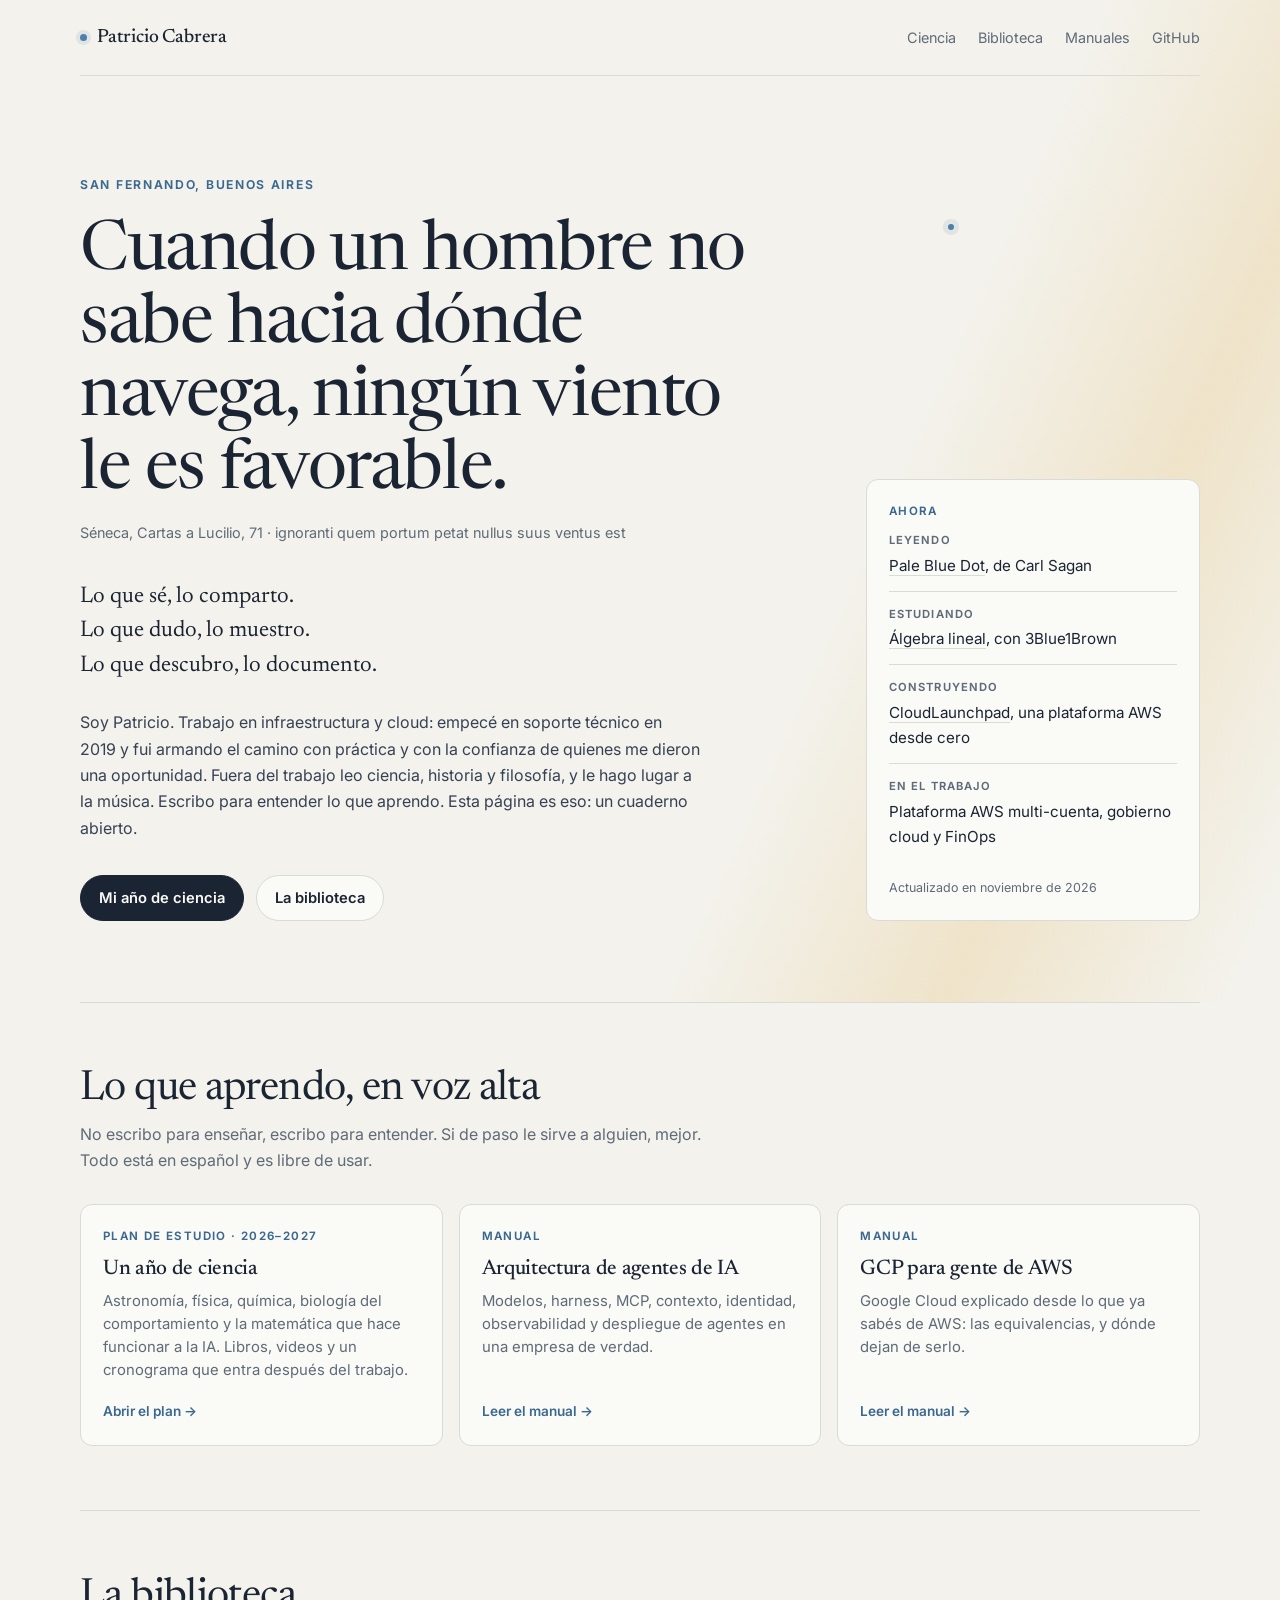
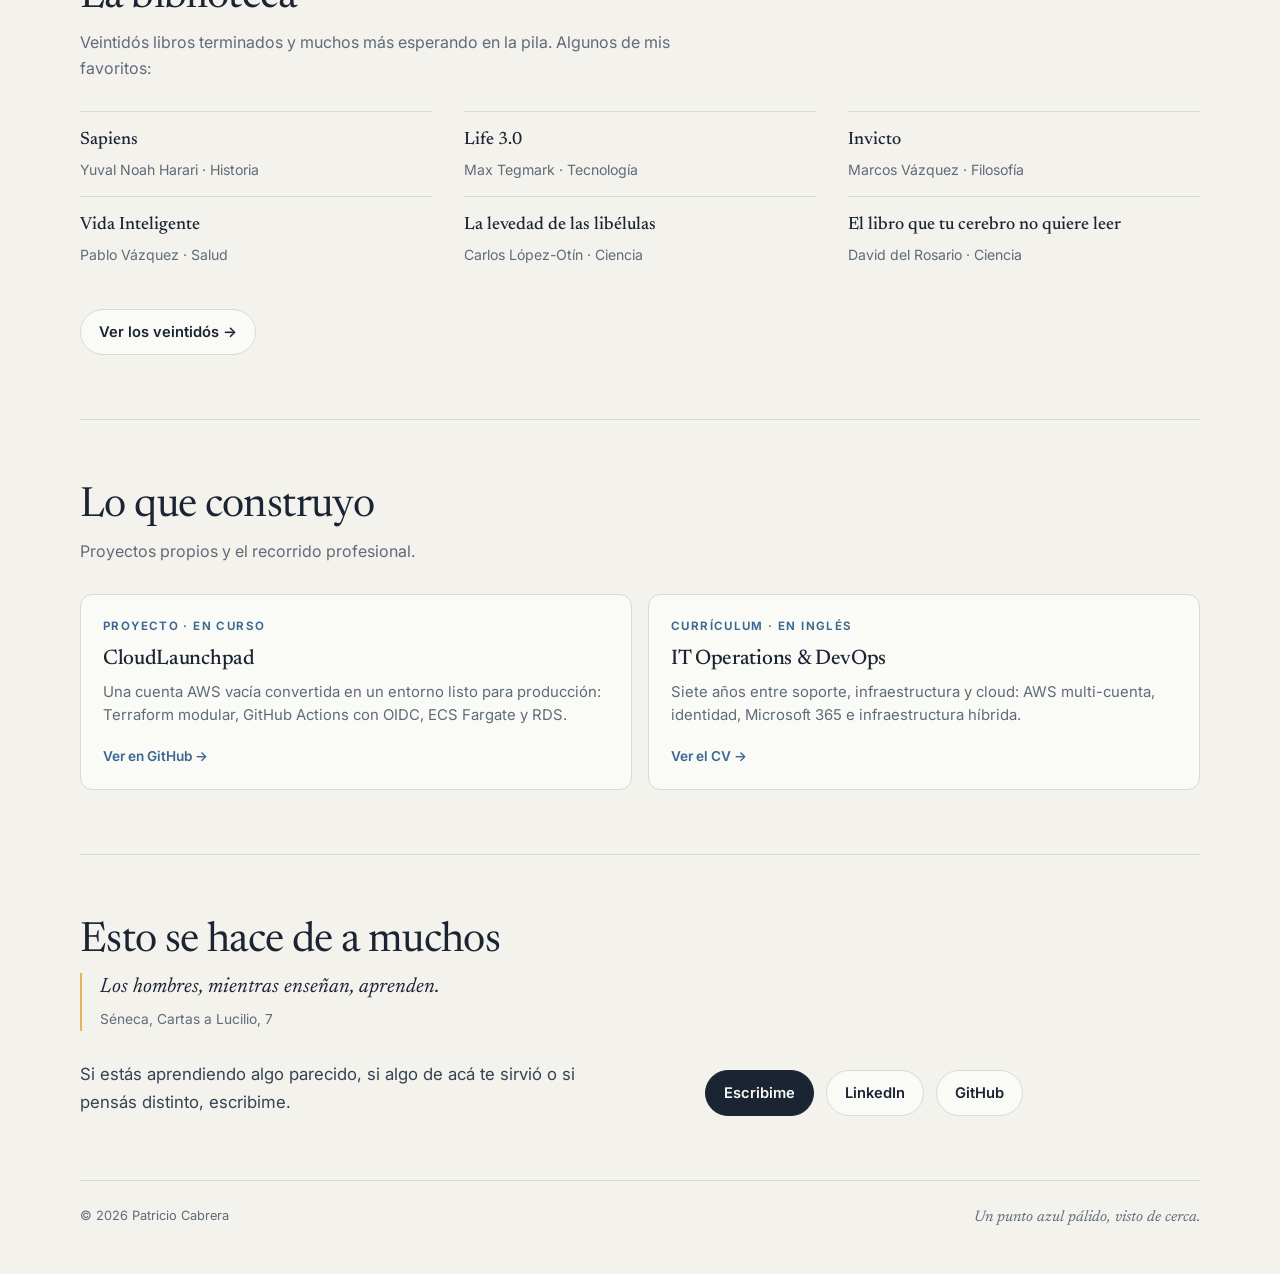
==== commit 57e45e76: "Use Seneca's Letter 71 in the landing hero; move Hercules furens to /ciencia/ Co-Authored-By: Claude" ====
--- a/index.html
+++ b/index.html
@@ -34,7 +34,7 @@
       padding: clamp(64px, 11vh, 124px) 0 clamp(56px, 9vh, 92px);
     }
 
-    .hero .quote p { font-family: var(--serif); font-size: clamp(2.6rem, 6.4vw, 5.1rem); line-height: 1.03; letter-spacing: -0.02em; }
+    .hero .quote p { font-family: var(--serif); font-size: clamp(2.3rem, 5.4vw, 4.3rem); line-height: 1.06; letter-spacing: -0.02em; }
 
     .manifesto {
       margin: 36px 0 0;
@@ -98,8 +98,8 @@
         <div>
           <p class="eyebrow">San Fernando, Buenos Aires</p>
           <blockquote class="quote">
-            <p>No hay camino fácil de la tierra a las estrellas.</p>
-            <cite>Séneca, <em>Hercules furens</em> · non est ad astra mollibus e terris via</cite>
+            <p>Cuando un hombre no sabe hacia dónde navega, ningún viento le es favorable.</p>
+            <cite>Séneca, Cartas a Lucilio, 71 · ignoranti quem portum petat nullus suus ventus est</cite>
           </blockquote>
           <ul class="manifesto">
             <li>Lo que sé, lo comparto.</li>
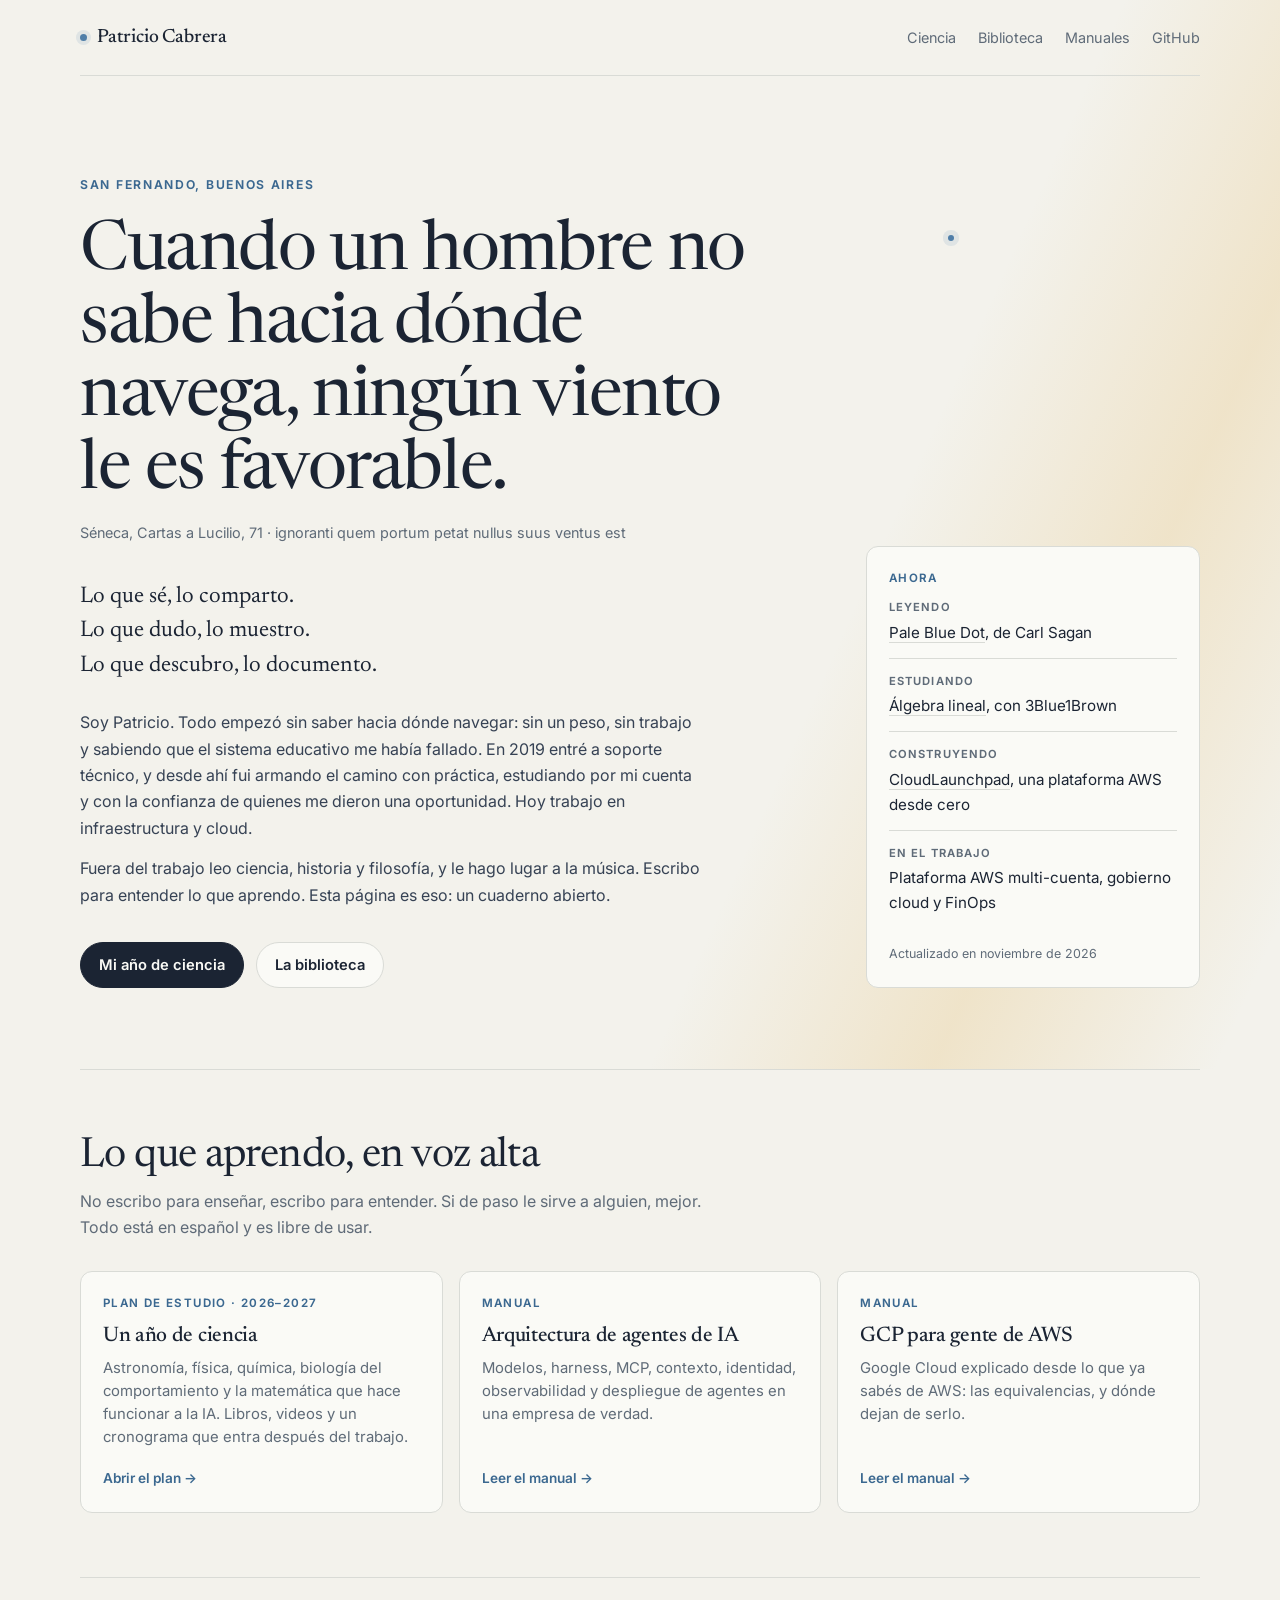
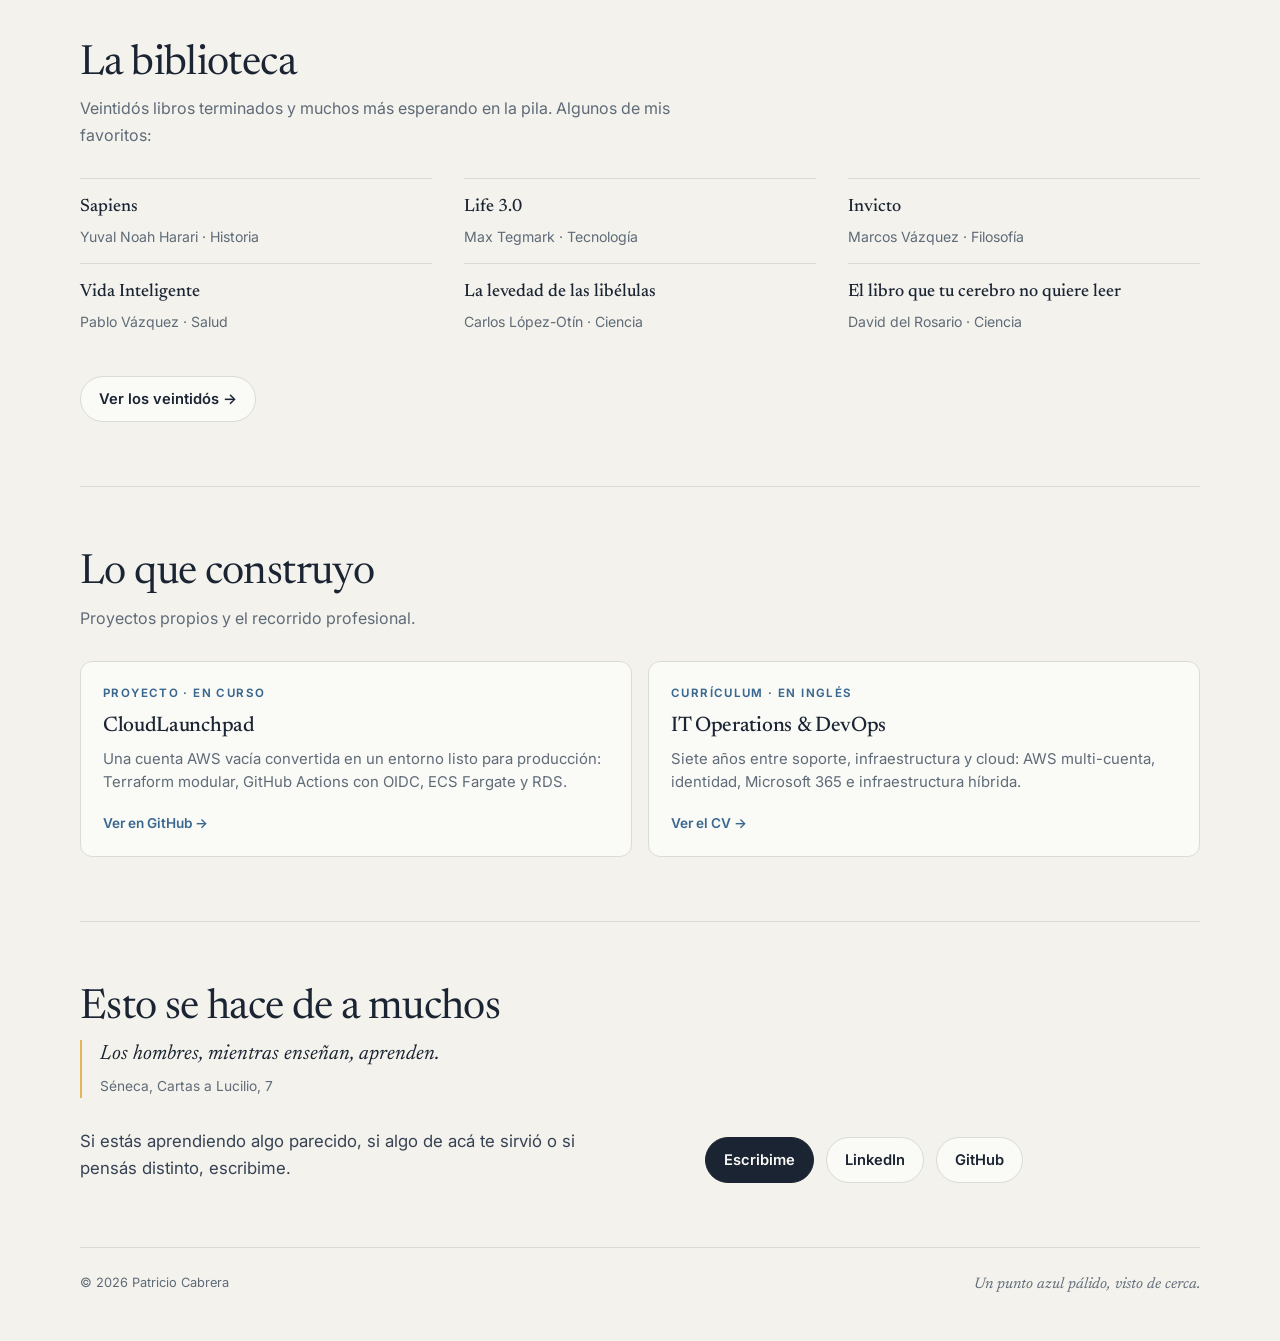
==== commit b33a0c42: "Landing bio: tell where it started Co-Authored-By: Claude Opus 5.5 <noreply@anthropic.com> Claude-Se" ====
--- a/index.html
+++ b/index.html
@@ -107,7 +107,10 @@
             <li>Lo que descubro, lo documento.</li>
           </ul>
           <p class="bio">
-            Soy Patricio. Trabajo en infraestructura y cloud: empecé en soporte técnico en 2019 y fui armando el camino con práctica y con la confianza de quienes me dieron una oportunidad. Fuera del trabajo leo ciencia, historia y filosofía, y le hago lugar a la música. Escribo para entender lo que aprendo. Esta página es eso: un cuaderno abierto.
+            Soy Patricio. Todo empezó sin saber hacia dónde navegar: sin un peso, sin trabajo y sabiendo que el sistema educativo me había fallado. En 2019 entré a soporte técnico, y desde ahí fui armando el camino con práctica, estudiando por mi cuenta y con la confianza de quienes me dieron una oportunidad. Hoy trabajo en infraestructura y cloud.
+          </p>
+          <p class="bio" style="margin-top: 14px;">
+            Fuera del trabajo leo ciencia, historia y filosofía, y le hago lugar a la música. Escribo para entender lo que aprendo. Esta página es eso: un cuaderno abierto.
           </p>
           <div class="actions">
             <a class="button primary" href="/ciencia/">Mi año de ciencia</a>
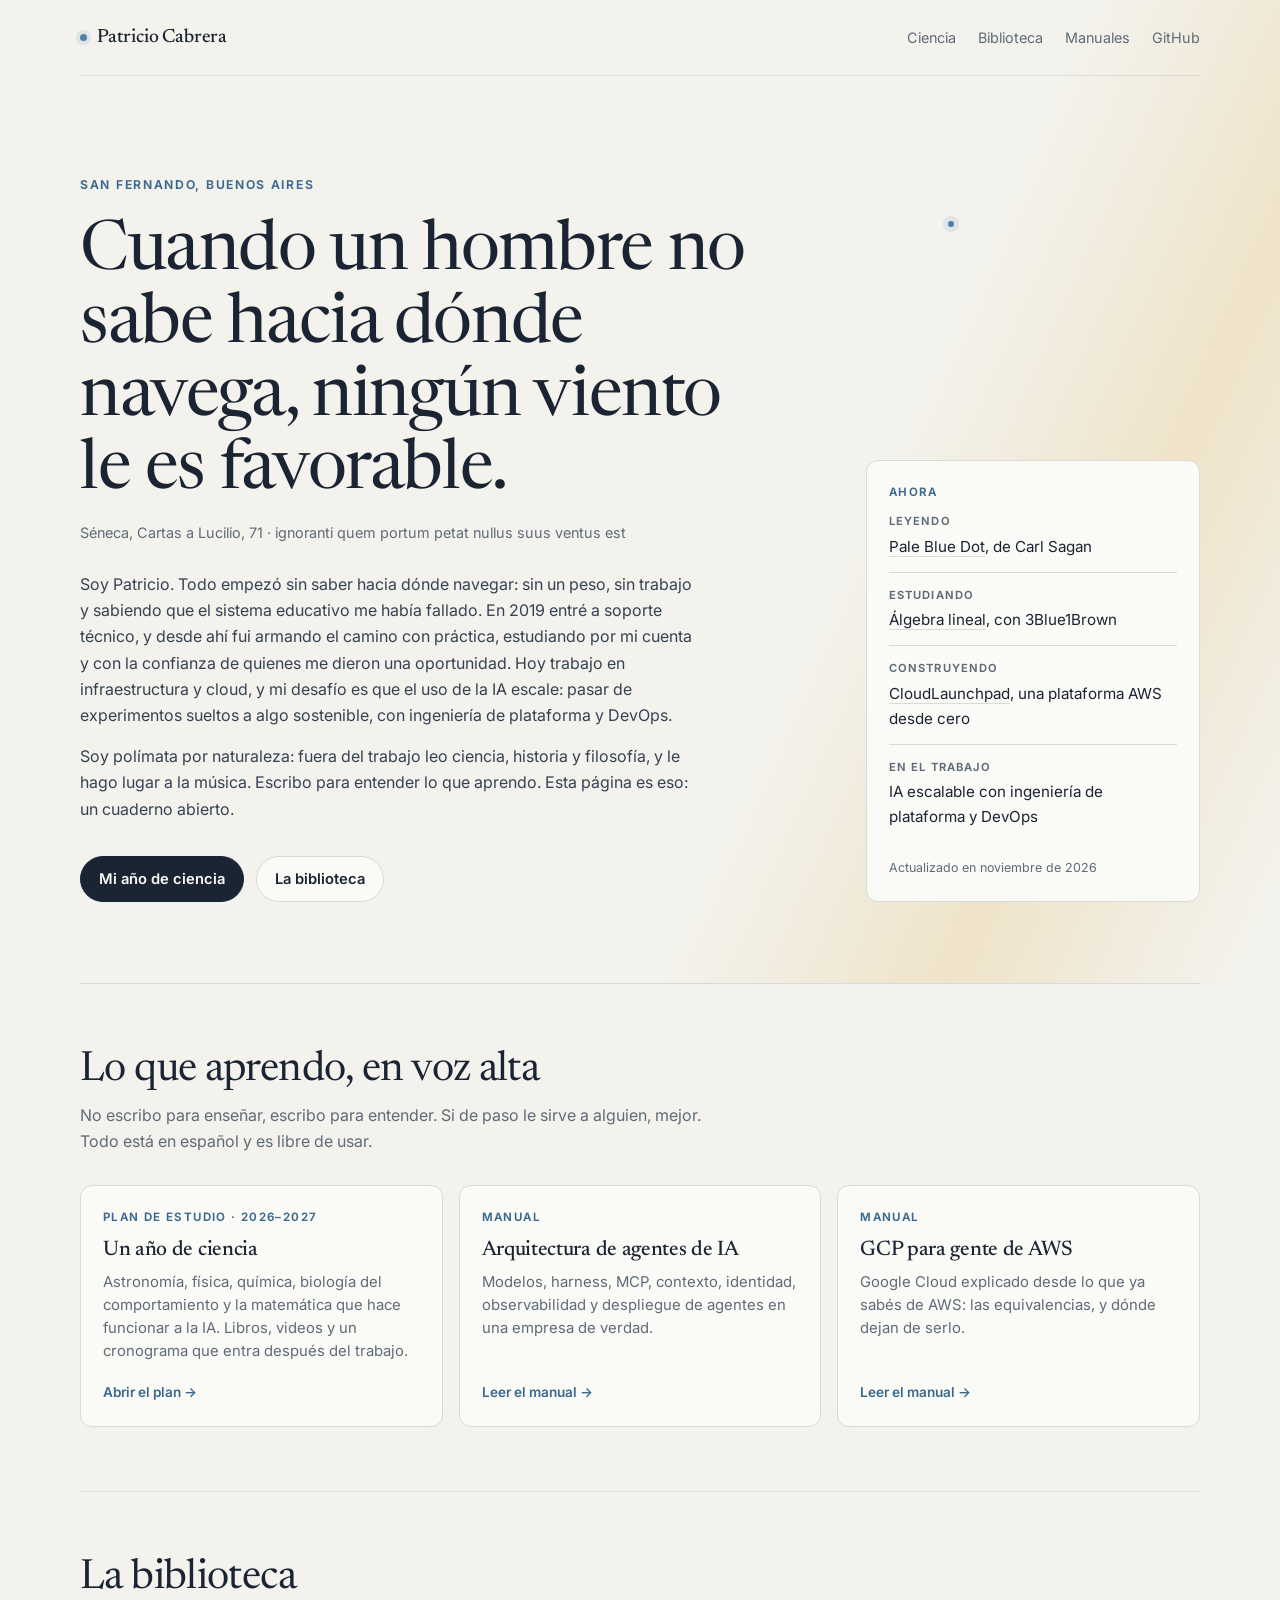
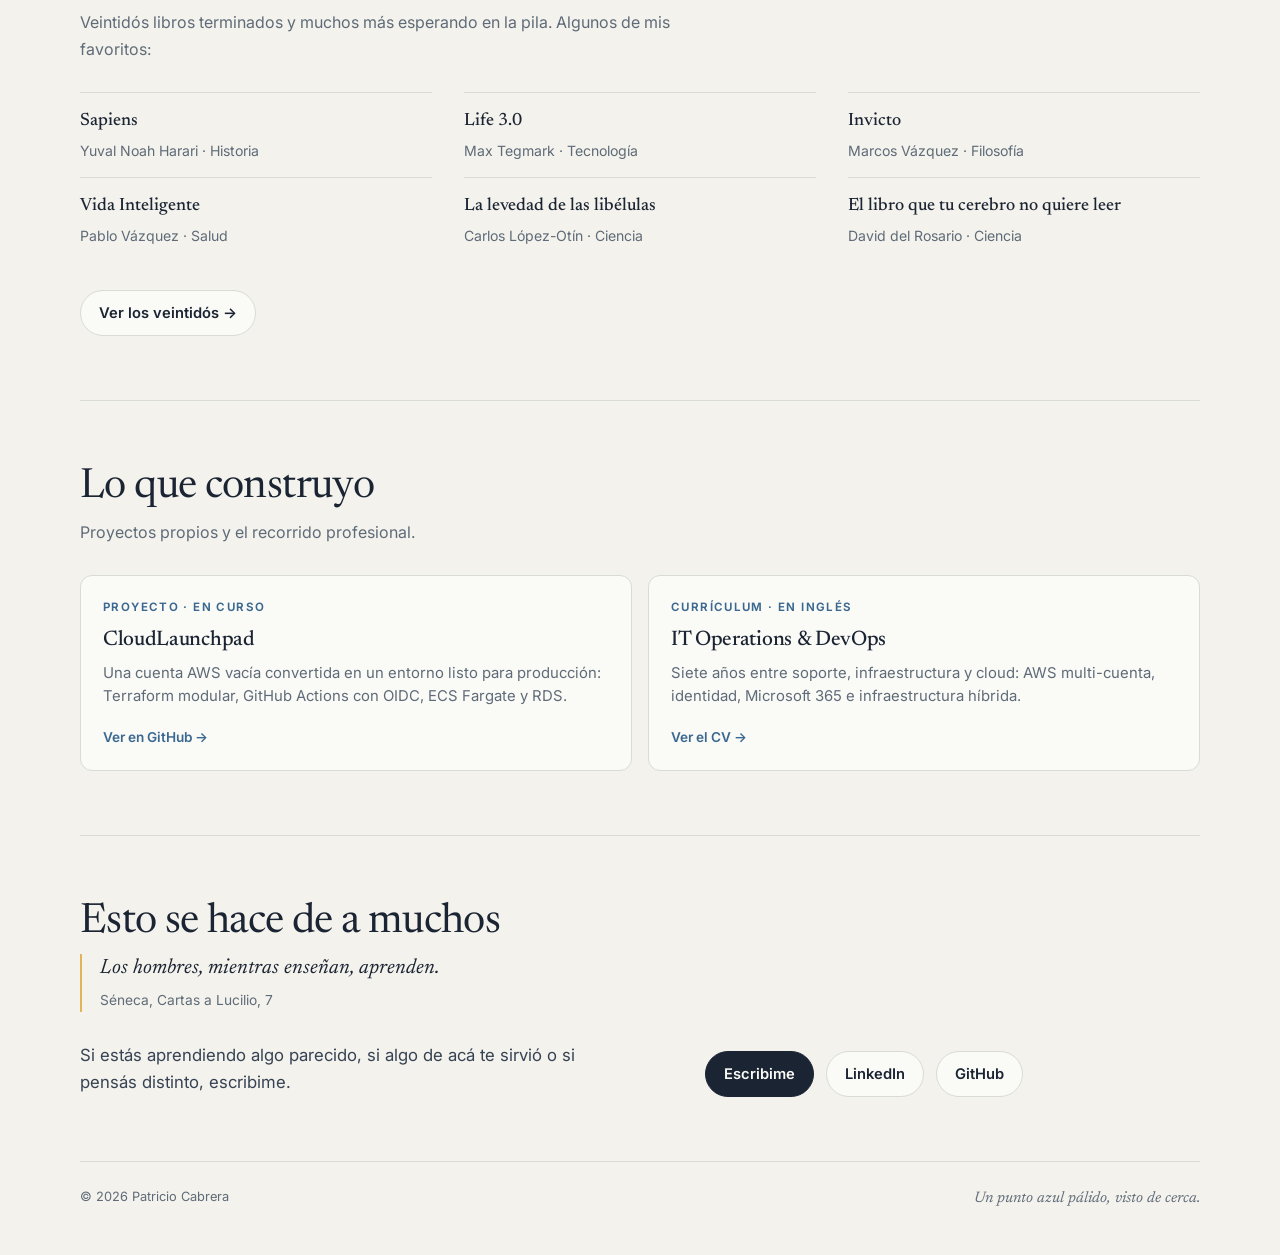
==== commit 1c0d1bef: "Landing: drop manifesto lines, add current AI platform challenge Co-Authored-By: Claude Opus 5.5 <no" ====
--- a/index.html
+++ b/index.html
@@ -3,20 +3,20 @@
 <head>
   <meta charset="utf-8">
   <meta name="viewport" content="width=device-width, initial-scale=1">
-  <meta name="description" content="Patricio Cabrera. Infraestructura y cloud de día; ciencia, historia y filosofía el resto del tiempo. Lo que sé, lo comparto. Lo que dudo, lo muestro. Lo que descubro, lo documento.">
+  <meta name="description" content="Patricio Cabrera. Infraestructura, cloud e IA de día; ciencia, historia, filosofía y música el resto del tiempo. Un cuaderno abierto.">
   <meta name="theme-color" content="#f3f2ec">
   <meta property="og:type" content="website">
   <meta property="og:locale" content="es_AR">
   <meta property="og:url" content="https://patriciocabrera.com/">
   <meta property="og:title" content="Patricio Cabrera — un cuaderno abierto">
-  <meta property="og:description" content="Lo que sé, lo comparto. Lo que dudo, lo muestro. Lo que descubro, lo documento.">
+  <meta property="og:description" content="Infraestructura, cloud e IA de día; ciencia, historia, filosofía y música el resto del tiempo.">
   <meta property="og:image" content="https://patriciocabrera.com/assets/og-card.jpg">
   <meta property="og:image:width" content="1200">
   <meta property="og:image:height" content="630">
   <meta property="og:image:alt" content="Patricio Cabrera">
   <meta name="twitter:card" content="summary_large_image">
   <meta name="twitter:title" content="Patricio Cabrera — un cuaderno abierto">
-  <meta name="twitter:description" content="Lo que sé, lo comparto. Lo que dudo, lo muestro. Lo que descubro, lo documento.">
+  <meta name="twitter:description" content="Infraestructura, cloud e IA de día; ciencia, historia, filosofía y música el resto del tiempo.">
   <meta name="twitter:image" content="https://patriciocabrera.com/assets/og-card.jpg">
   <link rel="canonical" href="https://patriciocabrera.com/">
   <link rel="icon" href="/favicon.svg" type="image/svg+xml">
@@ -36,17 +36,6 @@
 
     .hero .quote p { font-family: var(--serif); font-size: clamp(2.3rem, 5.4vw, 4.3rem); line-height: 1.06; letter-spacing: -0.02em; }
 
-    .manifesto {
-      margin: 36px 0 0;
-      padding: 0;
-      list-style: none;
-      font-family: var(--serif);
-      font-size: clamp(1.2rem, 2.1vw, 1.42rem);
-      line-height: 1.45;
-    }
-
-    .manifesto li + li { margin-top: 2px; }
-    .manifesto span { color: var(--muted); }
 
     .bio { max-width: 620px; margin: 26px 0 0; color: var(--ink-2); }
 
@@ -101,16 +90,11 @@
             <p>Cuando un hombre no sabe hacia dónde navega, ningún viento le es favorable.</p>
             <cite>Séneca, Cartas a Lucilio, 71 · ignoranti quem portum petat nullus suus ventus est</cite>
           </blockquote>
-          <ul class="manifesto">
-            <li>Lo que sé, lo comparto.</li>
-            <li>Lo que dudo, lo muestro.</li>
-            <li>Lo que descubro, lo documento.</li>
-          </ul>
           <p class="bio">
-            Soy Patricio. Todo empezó sin saber hacia dónde navegar: sin un peso, sin trabajo y sabiendo que el sistema educativo me había fallado. En 2019 entré a soporte técnico, y desde ahí fui armando el camino con práctica, estudiando por mi cuenta y con la confianza de quienes me dieron una oportunidad. Hoy trabajo en infraestructura y cloud.
+            Soy Patricio. Todo empezó sin saber hacia dónde navegar: sin un peso, sin trabajo y sabiendo que el sistema educativo me había fallado. En 2019 entré a soporte técnico, y desde ahí fui armando el camino con práctica, estudiando por mi cuenta y con la confianza de quienes me dieron una oportunidad. Hoy trabajo en infraestructura y cloud, y mi desafío es que el uso de la IA escale: pasar de experimentos sueltos a algo sostenible, con ingeniería de plataforma y DevOps.
           </p>
           <p class="bio" style="margin-top: 14px;">
-            Fuera del trabajo leo ciencia, historia y filosofía, y le hago lugar a la música. Escribo para entender lo que aprendo. Esta página es eso: un cuaderno abierto.
+            Soy polímata por naturaleza: fuera del trabajo leo ciencia, historia y filosofía, y le hago lugar a la música. Escribo para entender lo que aprendo. Esta página es eso: un cuaderno abierto.
           </p>
           <div class="actions">
             <a class="button primary" href="/ciencia/">Mi año de ciencia</a>
@@ -124,7 +108,7 @@
             <li><small>Leyendo</small><span><a href="/ciencia/#pale-blue-dot">Pale Blue Dot</a>, de Carl Sagan</span></li>
             <li><small>Estudiando</small><span><a href="/ciencia/#linear-algebra">Álgebra lineal</a>, con 3Blue1Brown</span></li>
             <li><small>Construyendo</small><span><a href="https://github.com/PatricioCabrera/CloudLaunchpad" target="_blank" rel="noreferrer">CloudLaunchpad</a>, una plataforma AWS desde cero</span></li>
-            <li><small>En el trabajo</small><span>Plataforma AWS multi-cuenta, gobierno cloud y FinOps</span></li>
+            <li><small>En el trabajo</small><span>IA escalable con ingeniería de plataforma y DevOps</span></li>
           </ul>
           <p class="updated">Actualizado en noviembre de 2026</p>
         </aside>
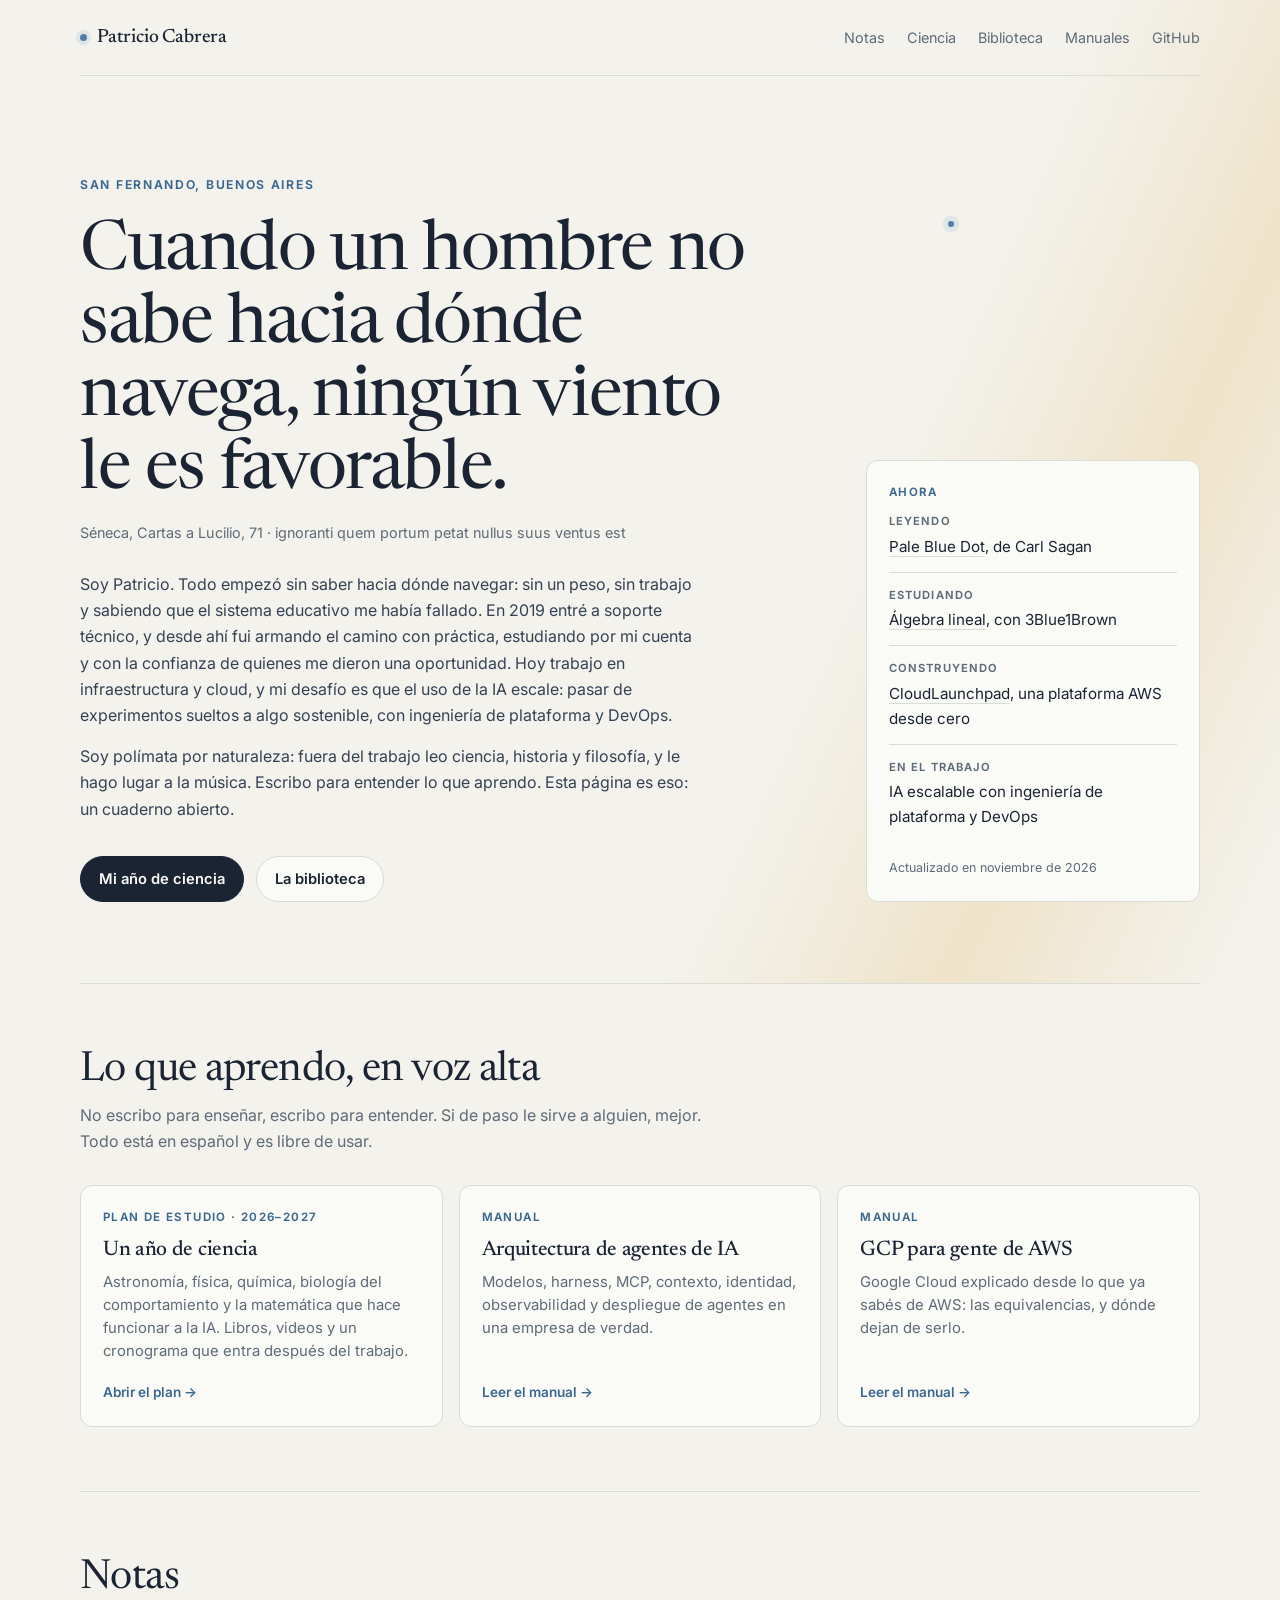
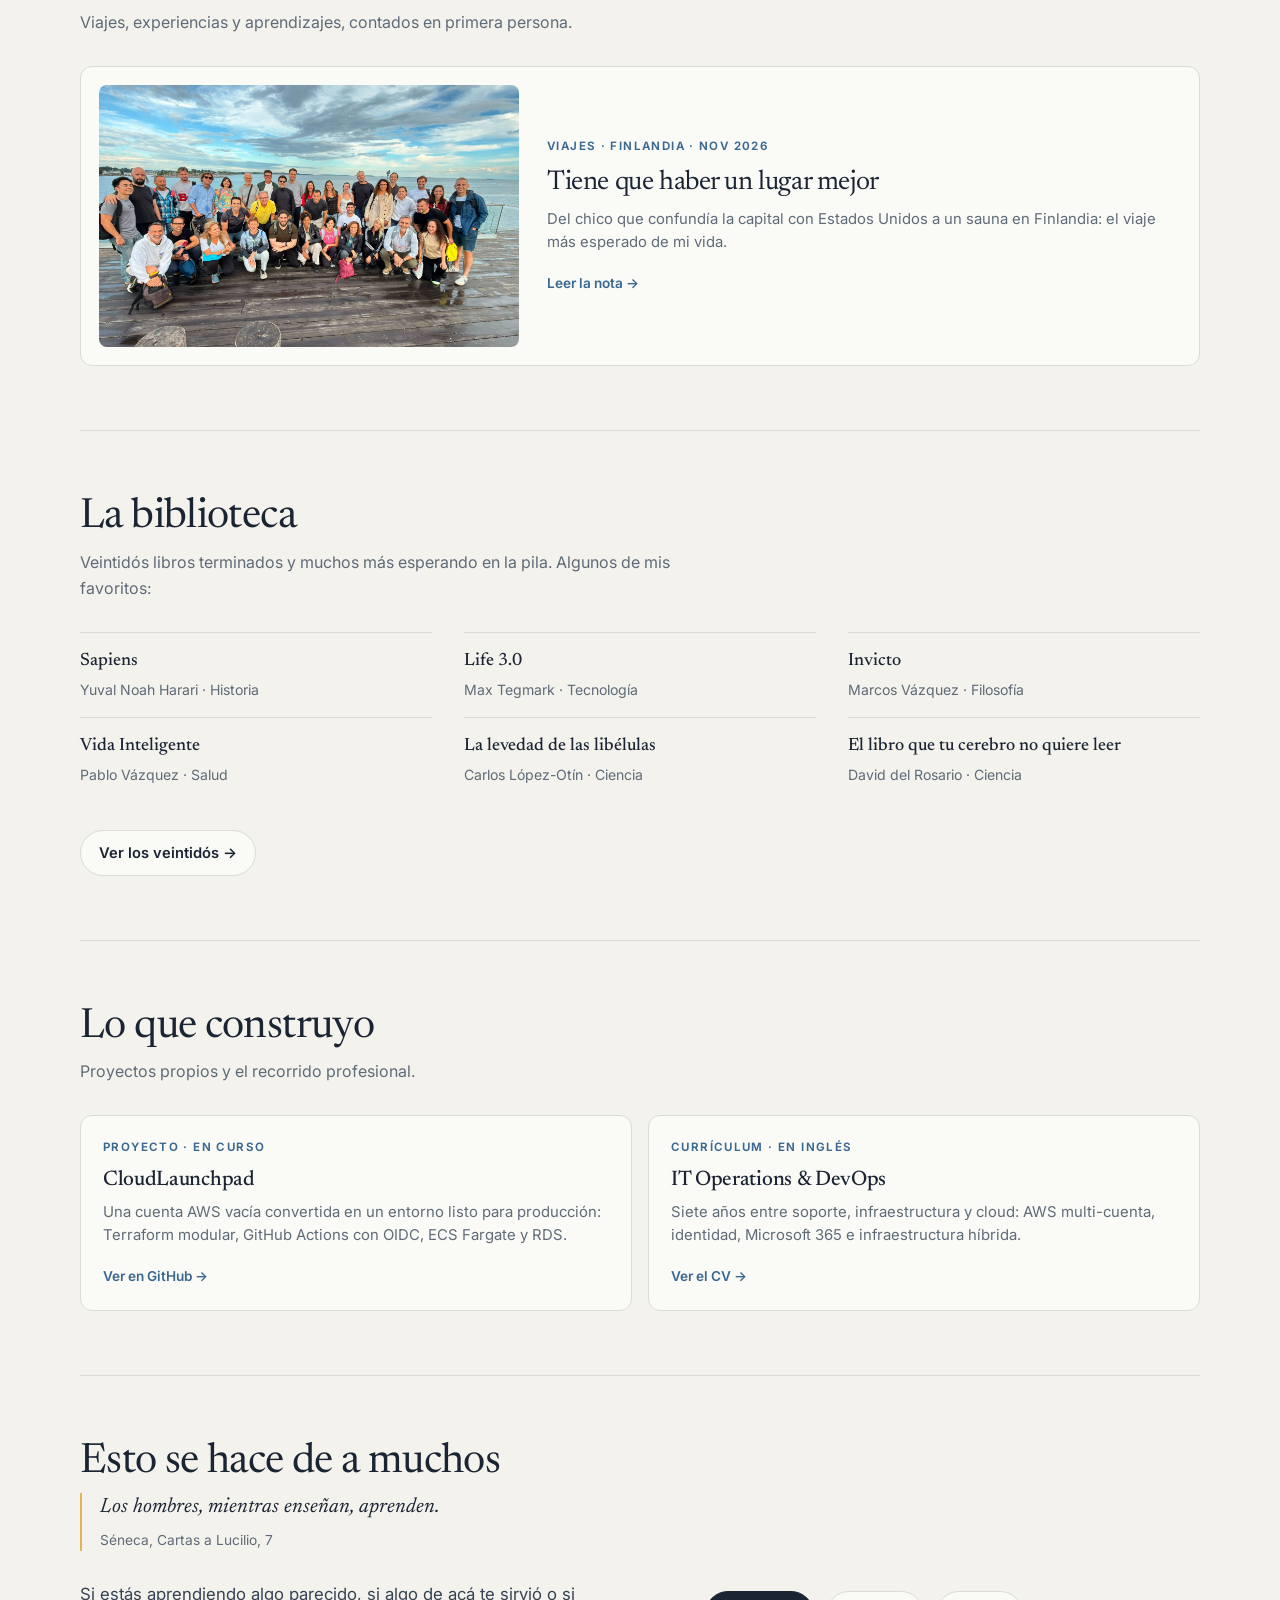
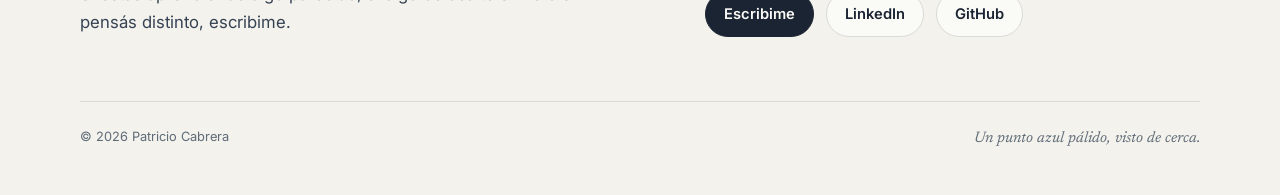
==== commit 9708078b: "Add /notas/ blog with the Finland post - /notas/ index and first post "Tiene que haber un lugar mejo" ====
--- a/index.html
+++ b/index.html
@@ -55,11 +55,17 @@
     .shelf b { display: block; font-family: var(--serif); font-size: 1.12rem; font-weight: 500; }
     .shelf span { color: var(--muted); font-size: 0.88rem; }
 
+    a.note-tile { display: grid; grid-template-columns: minmax(220px, 420px) minmax(0, 1fr); gap: 28px; align-items: center; padding: 18px; }
+    a.note-tile img { display: block; width: 100%; height: auto; border-radius: 8px; aspect-ratio: 16 / 10; object-fit: cover; }
+    a.note-tile h3 { font-size: 1.7rem; font-weight: 400; }
+    a.note-tile > span { display: flex; flex-direction: column; }
+
     .contact { display: grid; grid-template-columns: minmax(0, 1.2fr) minmax(0, 1fr); gap: 32px; align-items: end; }
     .contact p.text { margin: 0; color: var(--ink-2); font-size: 1.05rem; max-width: 540px; }
 
     @media (max-width: 900px) {
       .shelf { grid-template-columns: 1fr; }
+      a.note-tile { grid-template-columns: 1fr; }
       .contact { grid-template-columns: 1fr; }
     }
 
@@ -75,9 +81,10 @@
       <header class="site-header">
         <a class="wordmark" href="/">Patricio Cabrera</a>
         <nav class="site-nav" aria-label="Navegación principal">
+          <a href="/notas/">Notas</a>
           <a href="/ciencia/">Ciencia</a>
           <a href="/biblioteca/">Biblioteca</a>
-          <a class="optional-sm" href="#manuales">Manuales</a>
+          <a class="optional" href="#manuales">Manuales</a>
           <a class="optional" href="https://github.com/PatricioCabrera" target="_blank" rel="noreferrer">GitHub</a>
         </nav>
       </header>
@@ -142,6 +149,20 @@
       </div>
     </section>
 
+    <section class="section" aria-labelledby="notes-title">
+      <h2 id="notes-title">Notas</h2>
+      <p class="section-intro">Viajes, experiencias y aprendizajes, contados en primera persona.</p>
+      <a class="card tile note-tile" href="/notas/tiene-que-haber-un-lugar-mejor/">
+        <img src="/notas/tiene-que-haber-un-lugar-mejor/grupo.jpg" width="1800" height="1013" alt="" loading="lazy">
+        <span>
+          <span class="label">Viajes · Finlandia · nov 2026</span>
+          <h3>Tiene que haber un lugar mejor</h3>
+          <span class="desc">Del chico que confundía la capital con Estados Unidos a un sauna en Finlandia: el viaje más esperado de mi vida.</span>
+          <span class="go">Leer la nota →</span>
+        </span>
+      </a>
+    </section>
+
     <section class="section" aria-labelledby="library-title">
       <h2 id="library-title">La biblioteca</h2>
       <p class="section-intro">Veintidós libros terminados y muchos más esperando en la pila. Algunos de mis favoritos:</p>
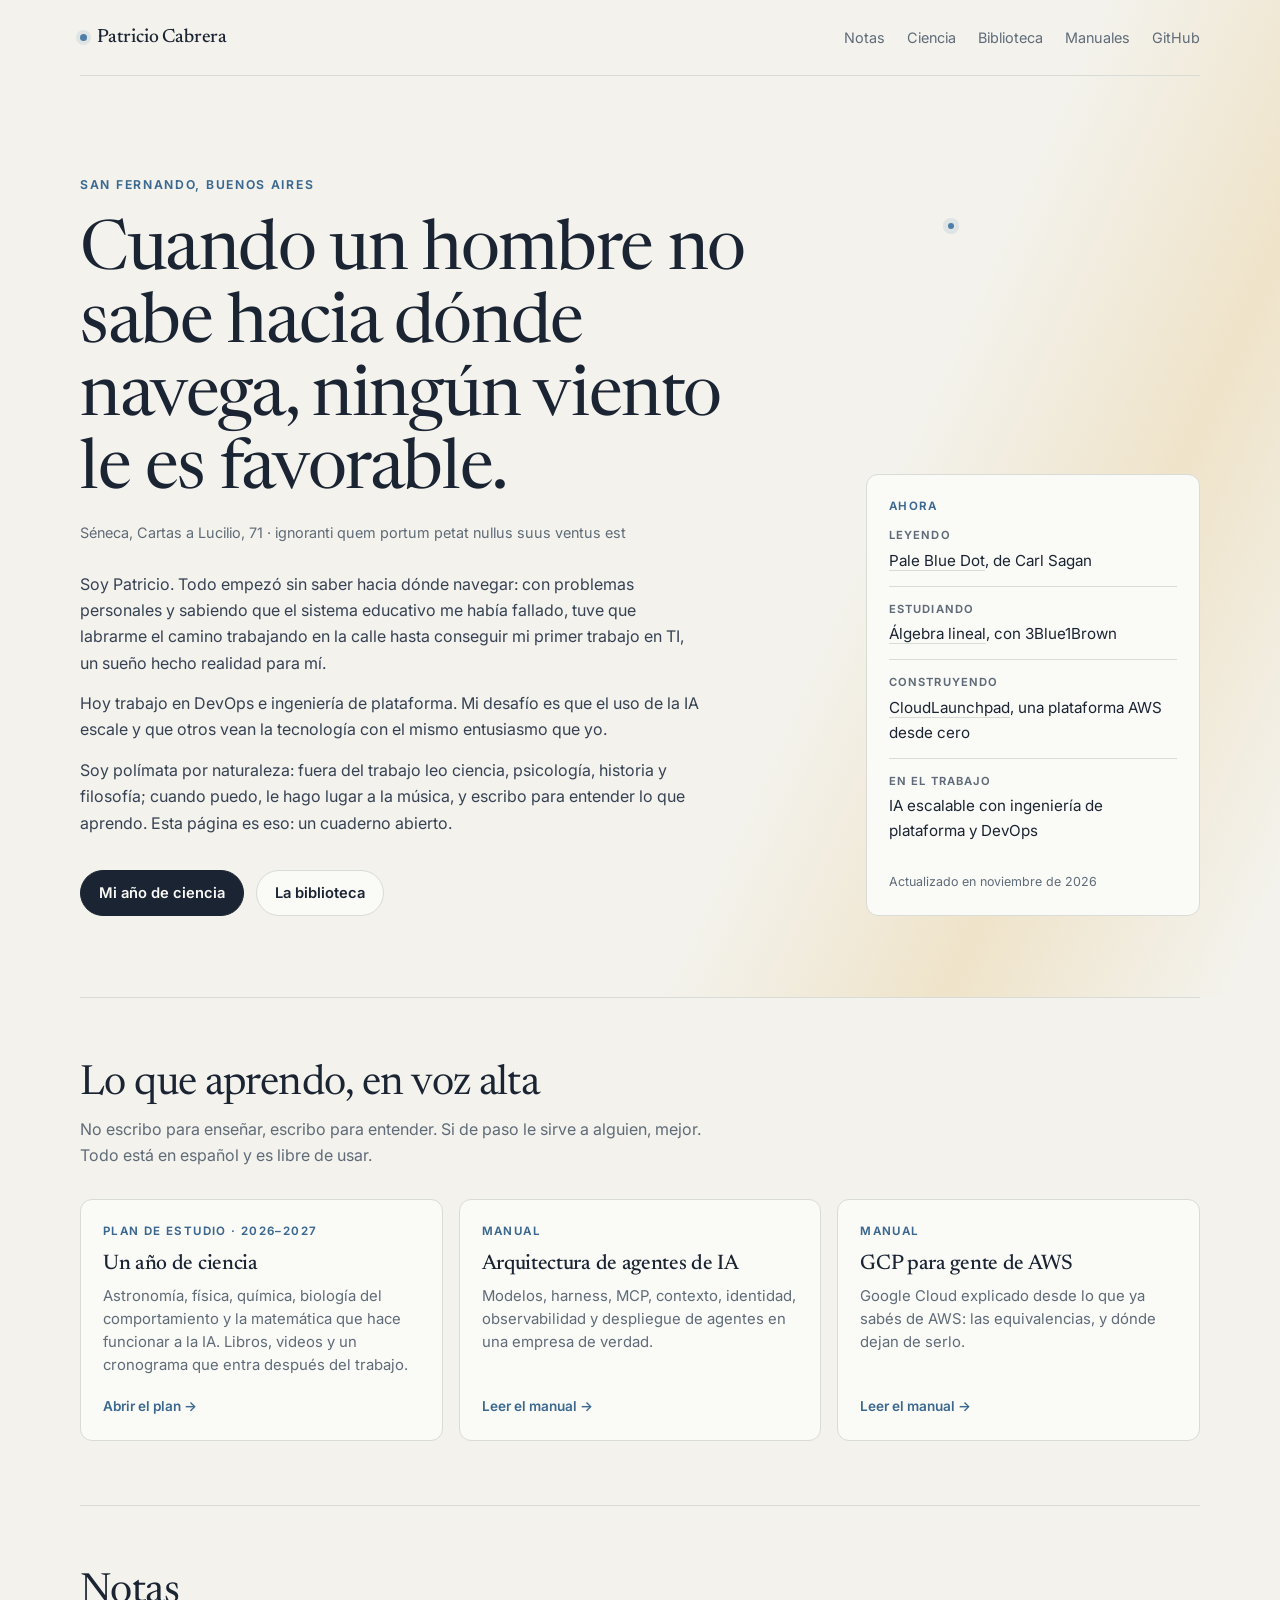
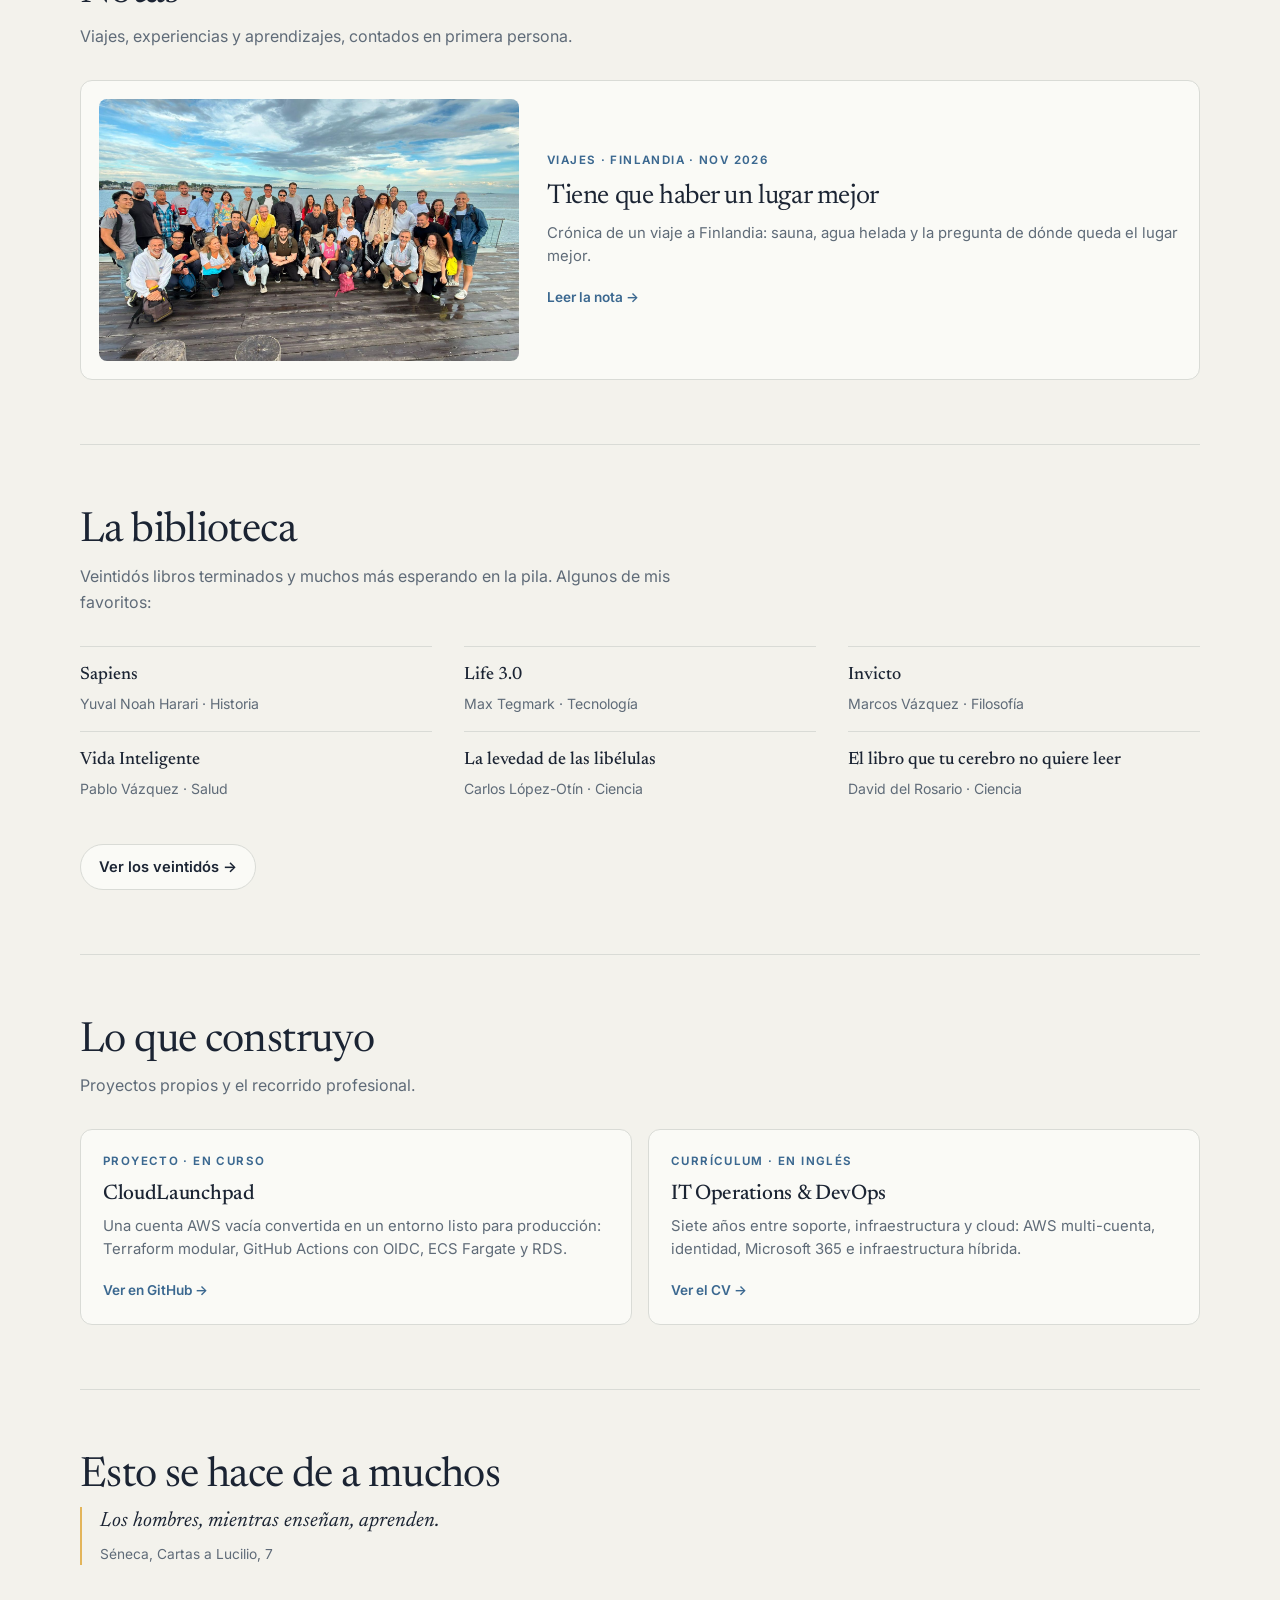
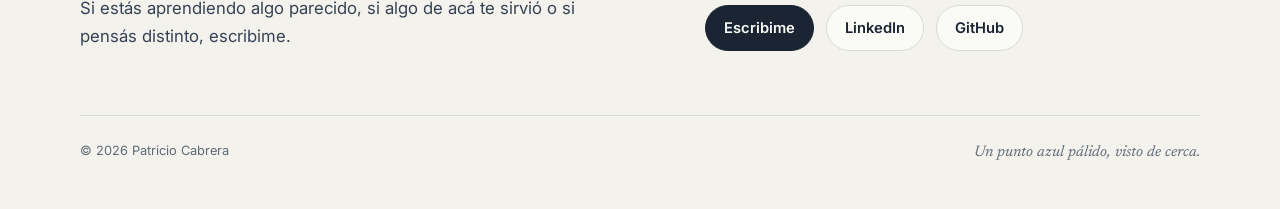
==== commit 7630ef90: "Softer landing bio and article-style dek for the Finland post Co-Authored-By: Claude Opus 5.5 <norep" ====
--- a/index.html
+++ b/index.html
@@ -98,10 +98,13 @@
             <cite>Séneca, Cartas a Lucilio, 71 · ignoranti quem portum petat nullus suus ventus est</cite>
           </blockquote>
           <p class="bio">
-            Soy Patricio. Todo empezó sin saber hacia dónde navegar: sin un peso, sin trabajo y sabiendo que el sistema educativo me había fallado. En 2019 entré a soporte técnico, y desde ahí fui armando el camino con práctica, estudiando por mi cuenta y con la confianza de quienes me dieron una oportunidad. Hoy trabajo en infraestructura y cloud, y mi desafío es que el uso de la IA escale: pasar de experimentos sueltos a algo sostenible, con ingeniería de plataforma y DevOps.
+            Soy Patricio. Todo empezó sin saber hacia dónde navegar: con problemas personales y sabiendo que el sistema educativo me había fallado, tuve que labrarme el camino trabajando en la calle hasta conseguir mi primer trabajo en TI, un sueño hecho realidad para mí.
           </p>
           <p class="bio" style="margin-top: 14px;">
-            Soy polímata por naturaleza: fuera del trabajo leo ciencia, historia y filosofía, y le hago lugar a la música. Escribo para entender lo que aprendo. Esta página es eso: un cuaderno abierto.
+            Hoy trabajo en DevOps e ingeniería de plataforma. Mi desafío es que el uso de la IA escale y que otros vean la tecnología con el mismo entusiasmo que yo.
+          </p>
+          <p class="bio" style="margin-top: 14px;">
+            Soy polímata por naturaleza: fuera del trabajo leo ciencia, psicología, historia y filosofía; cuando puedo, le hago lugar a la música, y escribo para entender lo que aprendo. Esta página es eso: un cuaderno abierto.
           </p>
           <div class="actions">
             <a class="button primary" href="/ciencia/">Mi año de ciencia</a>
@@ -157,7 +160,7 @@
         <span>
           <span class="label">Viajes · Finlandia · nov 2026</span>
           <h3>Tiene que haber un lugar mejor</h3>
-          <span class="desc">Del chico que confundía la capital con Estados Unidos a un sauna en Finlandia: el viaje más esperado de mi vida.</span>
+          <span class="desc">Crónica de un viaje a Finlandia: sauna, agua helada y la pregunta de dónde queda el lugar mejor.</span>
           <span class="go">Leer la nota →</span>
         </span>
       </a>
